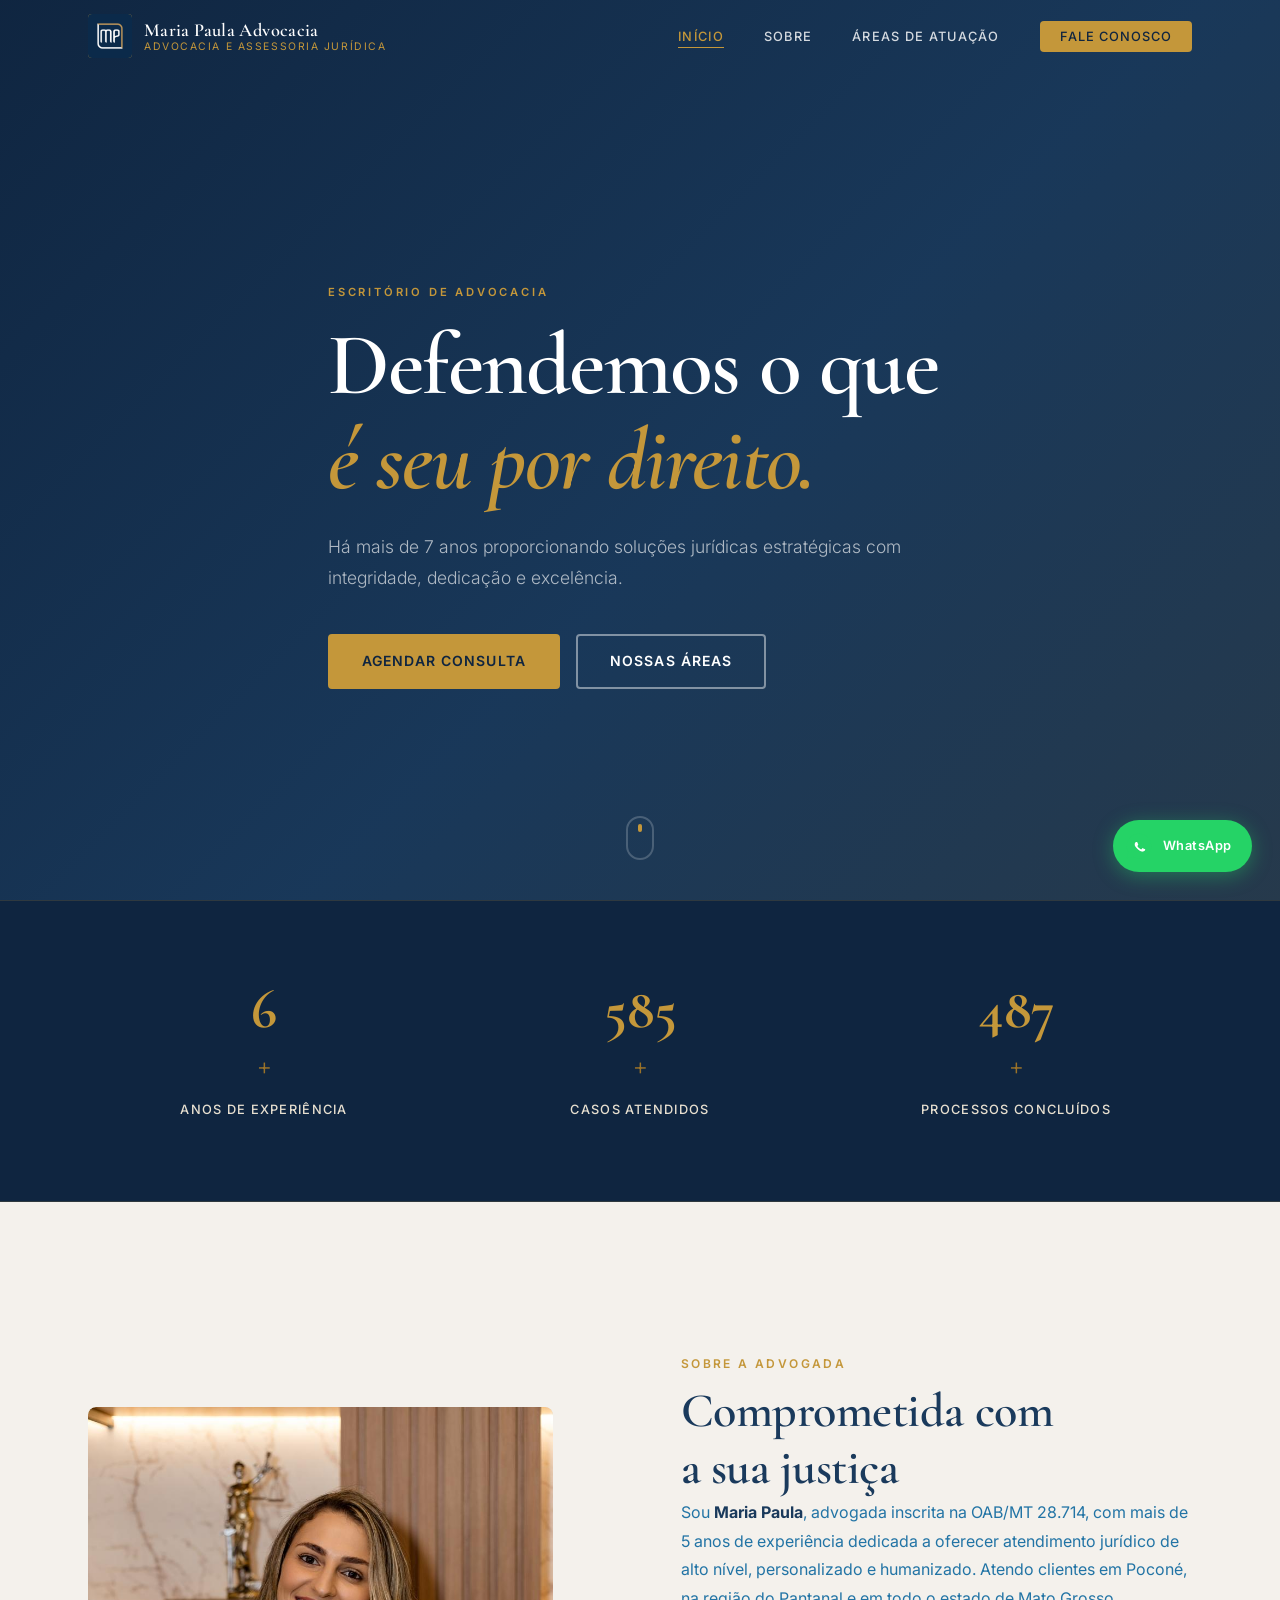
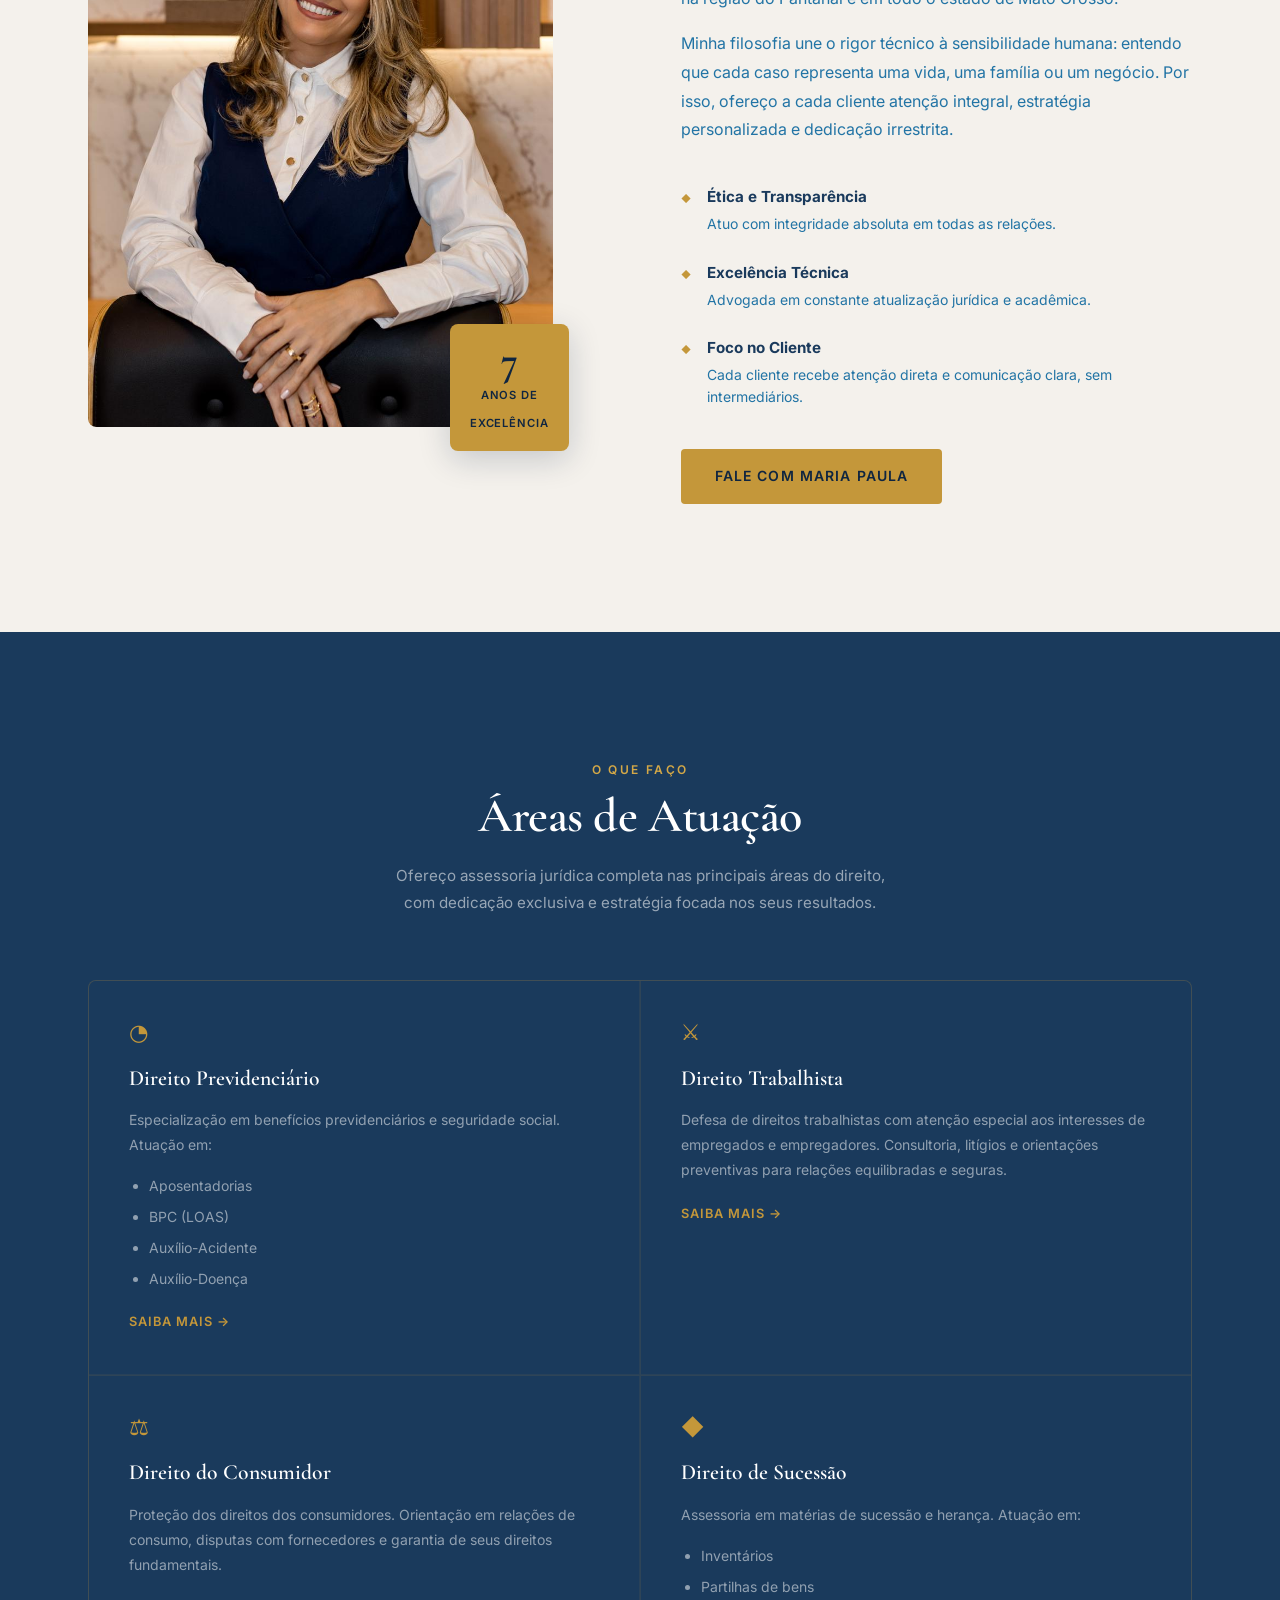
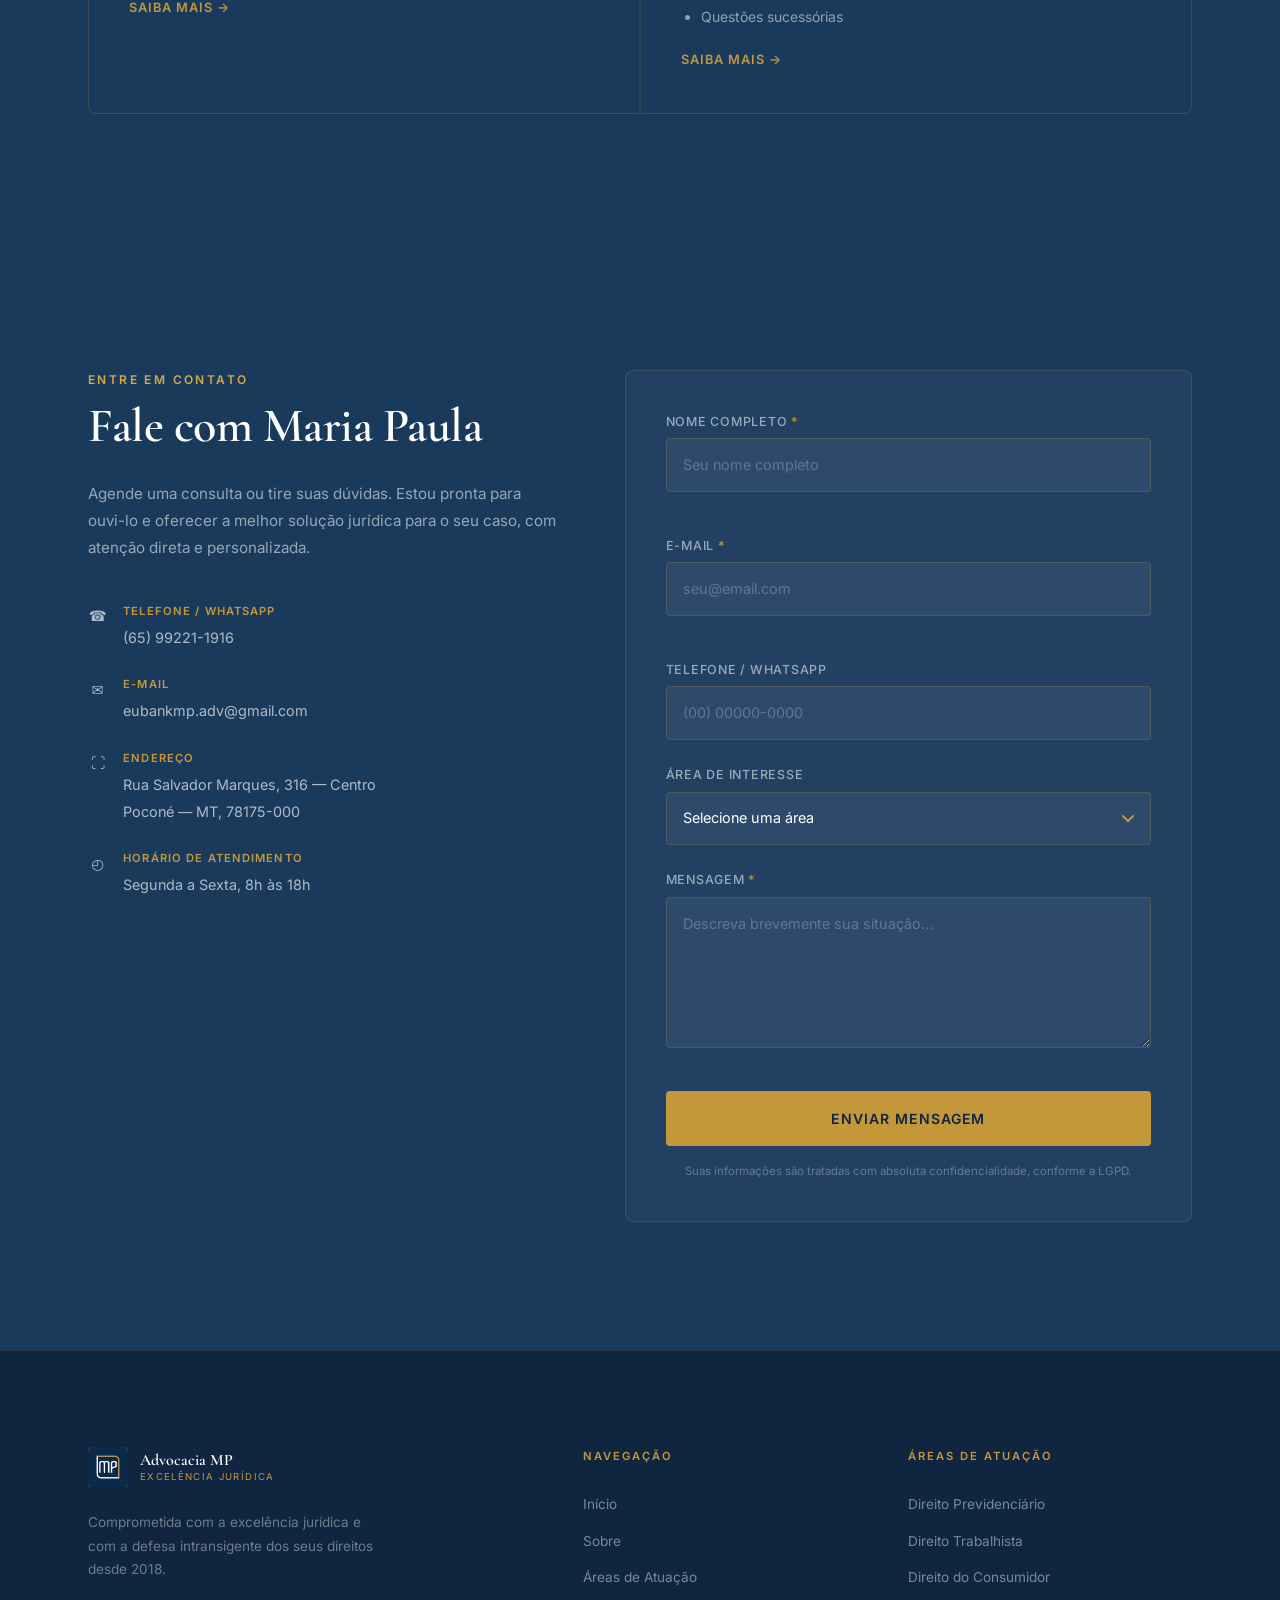
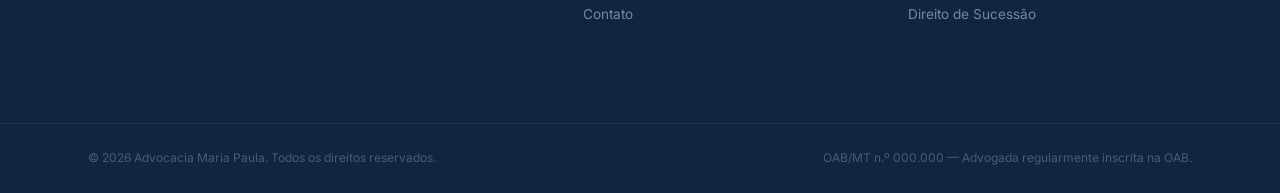
==== index.html @ b00feb53 "Add files via upload" ====
<!DOCTYPE html>
<html lang="pt-BR">
<head>
  <meta charset="UTF-8" />
  <meta name="viewport" content="width=device-width, initial-scale=1.0" />
  <meta name="description" content="Advocacia Maria Paula — Atendimento jurídico personalizado em Direito Civil, Trabalhista, Empresarial e Previdenciário em Poconé-MT. Dra. Maria Paula, OAB/MT." />
  <meta name="keywords" content="Advocacia, Direito Civil, Direito Trabalhista, Direito Empresarial, Direito Previdenciário, Poconé MT, Dra. Maria Paula, OAB/MT, maria paula Gahyva, cuiaba, varzea grande, mato grosso, brasil" />
  <title>Maria Paula Advocacia — Excelência Jurídica</title>
  <link rel="icon" type="image/png" href="img/logo.png" />
  <link rel="stylesheet" href="style.css" />
  <link rel="preconnect" href="https://fonts.googleapis.com" />
  <link rel="preconnect" href="https://fonts.gstatic.com" crossorigin />
  <link href="https://fonts.googleapis.com/css2?family=Cormorant+Garamond:ital,wght@0,300;0,400;0,500;0,600;0,700;1,400;1,600&family=Inter:wght@300;400;500;600&display=swap" rel="stylesheet" />
</head>
<body>

  <header class="header" id="header">
    <div class="container header__inner">

      <a href="#inicio" class="header__logo" aria-label="MP Advocacia">
        <span class="header__logo-placeholder"><img src="img/logo.png"></span>
        <div class="header__logo-text">
          <span class="header__logo-name">Maria Paula Advocacia</span>
          <span class="header__logo-tagline">Advocacia e Assessoria Jurídica</span>
        </div>
      </a>

      <nav class="nav" aria-label="Navegação principal">
        <ul class="nav__list">
          <li><a href="#inicio"     class="nav__link">Início</a></li>
          <li><a href="#sobre"      class="nav__link">Sobre</a></li>
          <li><a href="#areas"      class="nav__link">Áreas de Atuação</a></li>
          <li><a href="#contato"    class="nav__link nav__link--cta">Fale Conosco</a></li>
        </ul>
      </nav>

      <button class="burger" id="burger" aria-label="Abrir menu" aria-expanded="false" aria-controls="nav">
        <span class="burger__line"></span>
        <span class="burger__line"></span>
        <span class="burger__line"></span>
      </button>

    </div>
  </header>

  <main>

    <section class="hero" id="inicio" aria-label="Apresentação">
      <div class="hero__bg-overlay" aria-hidden="true"></div>

      <div class="hero__office-image" aria-hidden="true">
        <span class="placeholder placeholder--hero"></span>
      </div>

      <div class="container hero__content">
        <p class="hero__eyebrow fade-up">Escritório de Advocacia</p>
        <h1 class="hero__title fade-up">
          Defendemos o que<br />
          <em>é seu por direito.</em>
        </h1>
        <p class="hero__subtitle fade-up">
          Há mais de 7 anos proporcionando soluções jurídicas estratégicas com<br class="hide-sm" />
          integridade, dedicação e excelência.
        </p>
        <div class="hero__actions fade-up">
          <a href="#contato" class="btn btn--primary">Agendar Consulta</a>
          <a href="#areas"   class="btn btn--outline">Nossas Áreas</a>
        </div>
      </div>

      <div class="hero__scroll-indicator" aria-hidden="true">
        <span></span>
      </div>
    </section>

    <section class="numbers" aria-label="Números do escritório">
      <div class="container numbers__grid">
        <article class="numbers__item fade-up">
          <span class="numbers__value" data-count="7">0</span><span class="numbers__unit">+</span>
          <p class="numbers__label">Anos de Experiência</p>
        </article>
        <article class="numbers__item fade-up">
          <span class="numbers__value" data-count="600">0</span><span class="numbers__unit">+</span>
          <p class="numbers__label">Casos Atendidos</p>
        </article>
        <article class="numbers__item fade-up">
          <span class="numbers__value" data-count="500">0</span><span class="numbers__unit">+</span>
          <p class="numbers__label">Processos Concluídos</p>
        </article>
      </div>
    </section>

    <section class="about section" id="sobre" aria-labelledby="about-title">
      <div class="container about__grid">

        <div class="about__visual fade-up">
          <div class="about__image-frame">
            <span class="placeholder placeholder--portrait"><img src="img/advgada.jpeg"></span>
          </div>
          <div class="about__badge">
            <span class="about__badge-years">7</span>
            <span class="about__badge-text">Anos de<br />Excelência</span>
          </div>
        </div>

        <div class="about__content fade-up">
          <p class="section__eyebrow">Sobre a Advogada</p>
          <h2 class="section__title" id="about-title">
            Comprometida com<br />a sua justiça
          </h2>
          <p class="about__text">
            Sou <strong>Maria Paula</strong>, advogada inscrita na OAB/MT 28.714, com mais de 5 anos de experiência dedicada a oferecer atendimento jurídico de alto nível, personalizado e humanizado. Atendo clientes em Poconé, na região do Pantanal e em todo o estado de Mato Grosso.
          </p>
          <p class="about__text">
            Minha filosofia une o rigor técnico à sensibilidade humana: entendo que cada caso representa uma vida, uma família ou um negócio. Por isso, ofereço a cada cliente atenção integral, estratégia personalizada e dedicação irrestrita.
          </p>

          <ul class="about__values">
            <li class="about__value-item">
              <span class="about__value-icon" aria-hidden="true">&#9670;</span>
              <div>
                <strong>Ética e Transparência</strong>
                <p>Atuo com integridade absoluta em todas as relações.</p>
              </div>
            </li>
            <li class="about__value-item">
              <span class="about__value-icon" aria-hidden="true">&#9670;</span>
              <div>
                <strong>Excelência Técnica</strong>
                <p>Advogada em constante atualização jurídica e acadêmica.</p>
              </div>
            </li>
            <li class="about__value-item">
              <span class="about__value-icon" aria-hidden="true">&#9670;</span>
              <div>
                <strong>Foco no Cliente</strong>
                <p>Cada cliente recebe atenção direta e comunicação clara, sem intermediários.</p>
              </div>
            </li>
          </ul>

          <a href="#contato" class="btn btn--primary">Fale com Maria Paula</a>
        </div>

      </div>
    </section>

    <section class="areas section section--dark" id="areas" aria-labelledby="areas-title">
      <div class="container">

        <div class="section__header fade-up">
          <p class="section__eyebrow section__eyebrow--light">O que faço</p>
          <h2 class="section__title section__title--light" id="areas-title">
            Áreas de Atuação
          </h2>
          <p class="areas__intro">
            Ofereço assessoria jurídica completa nas principais áreas do direito,<br class="hide-sm" />
            com dedicação exclusiva e estratégia focada nos seus resultados.
          </p>
        </div>

        <div class="areas__grid">

          <article class="area-card fade-up">
            <div class="area-card__icon" aria-hidden="true">&#9684;</div>
            <h3 class="area-card__title">Direito Previdenciário</h3>
            <p class="area-card__text">
              Especialização em benefícios previdenciários e seguridade social. Atuação em:
            </p>
            <ul class="area-card__list">
              <li>Aposentadorias</li>
              <li>BPC (LOAS)</li>
              <li>Auxílio-Acidente</li>
              <li>Auxílio-Doença</li>
            </ul>
            <a href="#contato" class="area-card__link">Saiba mais &rarr;</a>
          </article>

          <article class="area-card fade-up">
            <div class="area-card__icon" aria-hidden="true">&#9876;</div>
            <h3 class="area-card__title">Direito Trabalhista</h3>
            <p class="area-card__text">
              Defesa de direitos trabalhistas com atenção especial aos interesses de empregados e empregadores. Consultoria, litígios e orientações preventivas para relações equilibradas e seguras.
            </p>
            <a href="#contato" class="area-card__link">Saiba mais &rarr;</a>
          </article>

          <article class="area-card fade-up">
            <div class="area-card__icon" aria-hidden="true">&#9878;</div>
            <h3 class="area-card__title">Direito do Consumidor</h3>
            <p class="area-card__text">
              Proteção dos direitos dos consumidores. Orientação em relações de consumo, disputas com fornecedores e garantia de seus direitos fundamentais.
            </p>
            <a href="#contato" class="area-card__link">Saiba mais &rarr;</a>
          </article>

          <article class="area-card fade-up">
            <div class="area-card__icon" aria-hidden="true">&#9670;</div>
            <h3 class="area-card__title">Direito de Sucessão</h3>
            <p class="area-card__text">
              Assessoria em matérias de sucessão e herança. Atuação em:
            </p>
            <ul class="area-card__list">
              <li>Inventários</li>
              <li>Partilhas de bens</li>
              <li>Questões sucessórias</li>
            </ul>
            <a href="#contato" class="area-card__link">Saiba mais &rarr;</a>
          </article>

        </div>

      </div>
    </section> 
    
    <section class="contact section section--dark" id="contato" aria-labelledby="contact-title">
      <div class="container contact__grid">

        <div class="contact__info fade-up">
          <p class="section__eyebrow section__eyebrow--light">Entre em Contato</p>
          <h2 class="section__title section__title--light" id="contact-title">
            Fale com Maria Paula
          </h2>
          <p class="contact__description">
            Agende uma consulta ou tire suas dúvidas. Estou pronta para ouvi-lo e oferecer a melhor solução jurídica para o seu caso, com atenção direta e personalizada.
          </p>

          <address class="contact__details">
            <div class="contact__detail-item">
              <span class="contact__detail-icon" aria-hidden="true">&#9742;</span>
              <div>
                <strong>Telefone / WhatsApp</strong>
                <a href="tel:+5565992211916">(65) 99221-1916</a>
              </div>
            </div>
            <div class="contact__detail-item">
              <span class="contact__detail-icon" aria-hidden="true">&#9993;</span>
              <div>
                <strong>E-mail</strong>
                <a href="mailto:eubankmp.adv@gmail.com">eubankmp.adv@gmail.com</a>
              </div>
            </div>
            <div class="contact__detail-item">
              <span class="contact__detail-icon" aria-hidden="true">&#9974;</span>
              <div>
                <strong>Endereço</strong>
                <span>Rua Salvador Marques, 316 — Centro<br />Poconé — MT, 78175-000</span>
              </div>
            </div>
            <div class="contact__detail-item">
              <span class="contact__detail-icon" aria-hidden="true">&#9716;</span>
              <div>
                <strong>Horário de Atendimento</strong>
                <span>Segunda a Sexta, 8h às 18h</span>
              </div>
            </div>
          </address>
        </div>

        <div class="contact__form-wrapper fade-up">
          <form class="contact__form" id="contactForm" novalidate>
            <div class="form__group">
              <label class="form__label" for="name">Nome completo <span aria-hidden="true">*</span></label>
              <input class="form__input" type="text" id="name" name="name" placeholder="Seu nome completo" required autocomplete="name" />
              <span class="form__error" id="name-error" role="alert"></span>
            </div>
            <div class="form__group">
              <label class="form__label" for="email">E-mail <span aria-hidden="true">*</span></label>
              <input class="form__input" type="email" id="email" name="email" placeholder="seu@email.com" required autocomplete="email" />
              <span class="form__error" id="email-error" role="alert"></span>
            </div>
            <div class="form__group">
              <label class="form__label" for="phone">Telefone / WhatsApp</label>
              <input class="form__input" type="tel" id="phone" name="phone" placeholder="(00) 00000-0000" autocomplete="tel" />
            </div>
            <div class="form__group">
              <label class="form__label" for="area">Área de interesse</label>
              <select class="form__input form__select" id="area" name="area">
                <option value="" disabled selected>Selecione uma área</option>
                <option value="previdenciario">Direito Previdenciário</option>
                <option value="trabalhista">Direito Trabalhista</option>
                <option value="consumidor">Direito do Consumidor</option>
                <option value="sucessao">Direito de Sucessão</option>
                <option value="outro">Outro</option>
              </select>
            </div>
            <div class="form__group">
              <label class="form__label" for="message">Mensagem <span aria-hidden="true">*</span></label>
              <textarea class="form__input form__textarea" id="message" name="message" placeholder="Descreva brevemente sua situação…" required rows="5"></textarea>
              <span class="form__error" id="message-error" role="alert"></span>
            </div>
            <button class="btn btn--primary btn--full" type="submit" id="submitBtn">
              Enviar Mensagem
            </button>
            <p class="form__disclaimer">
              Suas informações são tratadas com absoluta confidencialidade, conforme a LGPD.
            </p>
            <div class="form__feedback" id="formFeedback" role="status" aria-live="polite"></div>
          </form>
        </div>

      </div>
    </section>

  </main>

  
  <footer class="footer" aria-label="Rodapé">
    <div class="container footer__inner">

      <div class="footer__brand">
        <a href="#inicio" class="footer__logo" aria-label="Advocacia MP">
          <span class="footer__logo-placeholder"><img src="img/logo.png"></span>
          <div>
            <span class="footer__logo-name">Advocacia MP</span>
            <span class="footer__logo-tagline">Excelência Jurídica</span>
          </div>
        </a>
        <p class="footer__brand-desc">
          Comprometida com a excelência jurídica e com a defesa intransigente dos seus direitos desde 2018.
        </p>
      </div>

      <nav class="footer__nav" aria-label="Links do rodapé">
        <h3 class="footer__nav-title">Navegação</h3>
        <ul class="footer__nav-list">
          <li><a href="#inicio"  class="footer__nav-link">Início</a></li>
          <li><a href="#sobre"   class="footer__nav-link">Sobre</a></li>
          <li><a href="#areas"   class="footer__nav-link">Áreas de Atuação</a></li>
          <li><a href="#contato" class="footer__nav-link">Contato</a></li>
        </ul>
      </nav>

      <div class="footer__areas">
        <h3 class="footer__nav-title">Áreas de Atuação</h3>
        <ul class="footer__nav-list">
          <li><a href="#areas" class="footer__nav-link">Direito Previdenciário</a></li>
          <li><a href="#areas" class="footer__nav-link">Direito Trabalhista</a></li>
          <li><a href="#areas" class="footer__nav-link">Direito do Consumidor</a></li>
          <li><a href="#areas" class="footer__nav-link">Direito de Sucessão</a></li>
        </ul>
      </div>

    </div>

    <div class="footer__bottom">
      <div class="container footer__bottom-inner">
        <p class="footer__copy">
          &copy; 2026 Advocacia Maria Paula. Todos os direitos reservados.
        </p>
        <p class="footer__oab">
          OAB/MT n.º 000.000 &mdash; Advogada regularmente inscrita na OAB.
        </p>
      </div>
    </div>
  </footer>

  <a
    class="whatsapp-btn"
    href="https://wa.me/5565992211916?text=Olá!%20Gostaria%20de%20agendar%20uma%20consulta."
    target="_blank"
    rel="noopener noreferrer"
    aria-label="Fale conosco pelo WhatsApp"
  >
    <svg class="whatsapp-btn__icon" viewBox="0 0 32 32" fill="none" xmlns="http://www.w3.org/2000/svg" aria-hidden="true">
      <path d="M16 2C8.268 2 2 8.268 2 16c0 2.49.651 4.83 1.79 6.855L2 30l7.355-1.768A13.935 13.935 0 0016 30c7.732 0 14-6.268 14-14S23.732 2 16 2z" fill="#25D366"/>
      <path d="M22.6 19.4c-.3-.15-1.75-.86-2.02-.96-.27-.1-.47-.15-.67.15-.2.3-.77.96-.94 1.16-.17.2-.35.22-.65.07-.3-.15-1.27-.47-2.42-1.49-.9-.8-1.5-1.79-1.67-2.09-.18-.3-.02-.46.13-.61.13-.13.3-.35.45-.52.15-.17.2-.3.3-.5.1-.2.05-.37-.02-.52-.07-.15-.67-1.62-.92-2.22-.24-.58-.49-.5-.67-.51l-.57-.01c-.2 0-.52.07-.79.37-.27.3-1.03 1.01-1.03 2.46 0 1.45 1.05 2.85 1.2 3.05.15.2 2.07 3.16 5.01 4.43.7.3 1.25.48 1.67.62.7.22 1.34.19 1.85.11.56-.09 1.75-.72 2-1.41.25-.69.25-1.28.17-1.41-.07-.12-.27-.19-.57-.34z" fill="#fff"/>
    </svg>
    <span class="whatsapp-btn__label">WhatsApp</span>
  </a>

  <script src="script.js"></script>
</body>
</html>
---- style.css ----
:root {
  --clr-navy:        #1A3A5C;
  --clr-navy-deep:   #0F2540;
  --clr-navy-mid:    #1e4570;
  --clr-petrol:      #2274A5;
  --clr-gold:        #C4973A;
  --clr-gold-hover:  #D4A847;
  --clr-gold-dark:   #9a7228;
  --clr-white:       #ffffff;
  --clr-parchment:   #F4F1EC;
  --clr-cream:       #E8E0D0;
  --clr-text:        #1A3A5C;
  --clr-text-muted:  #2274A5;

  --clr-black:       var(--clr-navy);
  --clr-black-soft:  var(--clr-navy-deep);
  --clr-black-mid:   var(--clr-navy-mid);
  --clr-gold-light:  var(--clr-gold-hover);
  --clr-white-soft:  var(--clr-parchment);
  --clr-white-muted: var(--clr-cream);

  --font-serif:  'Cormorant Garamond', Georgia, serif;
  --font-sans:   'Inter', system-ui, sans-serif;

  --space-xs:  0.5rem;
  --space-sm:  1rem;
  --space-md:  1.5rem;
  --space-lg:  2.5rem;
  --space-xl:  4rem;
  --space-2xl: 6rem;
  --space-3xl: 8rem;

  --container-max: 1200px;
  --container-pad: 1.25rem;
  --radius-sm:     4px;
  --radius-md:     8px;

  --ease:     cubic-bezier(0.4, 0, 0.2, 1);
  --duration: 0.35s;

  --header-h: 72px;
}

*, *::before, *::after {
  box-sizing: border-box;
  margin: 0;
  padding: 0;
}

html {
  scroll-behavior: smooth;
  font-size: 16px;
  -webkit-text-size-adjust: 100%;
}

body {
  font-family: var(--font-sans);
  color: var(--clr-text);
  background-color: var(--clr-parchment);
  line-height: 1.7;
  overflow-x: hidden;
}

img, svg { display: block; max-width: 100%; }
a { color: inherit; text-decoration: none; }
ul { list-style: none; }
button { font: inherit; cursor: pointer; border: none; background: none; }
address { font-style: normal; }
input, textarea, select { font: inherit; }

.container {
  width: 100%;
  max-width: var(--container-max);
  margin-inline: auto;
  padding-inline: var(--container-pad);
}

.section {
  padding-block: var(--space-2xl);
}

.section--dark {
  background-color: var(--clr-navy);
  color: var(--clr-white);
}

.section__header {
  text-align: center;
  margin-bottom: var(--space-xl);
}

.section__eyebrow {
  font-family: var(--font-sans);
  font-size: 0.75rem;
  font-weight: 600;
  letter-spacing: 0.2em;
  text-transform: uppercase;
  color: var(--clr-gold);
  margin-bottom: var(--space-xs);
}

.section__eyebrow--light {
  color: var(--clr-gold-hover);
}

.section__title {
  font-family: var(--font-serif);
  font-size: clamp(2rem, 4vw, 3rem);
  font-weight: 600;
  line-height: 1.2;
  color: var(--clr-navy);
  letter-spacing: -0.01em;
}

.section__title--light {
  color: var(--clr-white);
}

.hide-sm { display: none; }

.fade-up {
  opacity: 0;
  transform: translateY(32px);
  transition: opacity 0.7s var(--ease), transform 0.7s var(--ease);
}

.fade-up.is-visible {
  opacity: 1;
  transform: translateY(0);
}

.fade-up:nth-child(2) { transition-delay: 0.12s; }
.fade-up:nth-child(3) { transition-delay: 0.24s; }
.fade-up:nth-child(4) { transition-delay: 0.36s; }

.btn {
  display: inline-flex;
  align-items: center;
  justify-content: center;
  gap: 0.5rem;
  padding: 0.85rem 2rem;
  font-family: var(--font-sans);
  font-size: 0.875rem;
  font-weight: 600;
  letter-spacing: 0.08em;
  text-transform: uppercase;
  border-radius: var(--radius-sm);
  transition: background var(--duration) var(--ease),
              color var(--duration) var(--ease),
              border-color var(--duration) var(--ease),
              box-shadow var(--duration) var(--ease),
              transform var(--duration) var(--ease);
  white-space: nowrap;
}

.btn:hover  { transform: translateY(-2px); }
.btn:active { transform: translateY(0); }

.btn--primary {
  background: var(--clr-gold);
  color: var(--clr-navy-deep);
  border: 2px solid var(--clr-gold);
}

.btn--primary:hover {
  background: var(--clr-gold-hover);
  border-color: var(--clr-gold-hover);
  box-shadow: 0 8px 24px rgba(196, 151, 58, 0.4);
}

.btn--outline {
  background: transparent;
  color: var(--clr-white);
  border: 2px solid rgba(255, 255, 255, 0.45);
}

.btn--outline:hover {
  border-color: var(--clr-gold);
  color: var(--clr-gold);
}

.btn--full { width: 100%; }

.placeholder {
  display: flex;
  align-items: center;
  justify-content: center;
  font-family: var(--font-sans);
  font-size: 0.8rem;
  font-weight: 600;
  letter-spacing: 0.08em;
  text-transform: uppercase;
  color: var(--clr-gold);
  background-color: var(--clr-navy-mid);
  border: 1px dashed var(--clr-gold-dark);
  width: 100%;
  height: 100%;
  min-height: 200px;
}

.placeholder--hero {
  min-height: 100%;
  font-size: 1rem;
  background-color: transparent;
  border: none;
  opacity: 0.3;
}

.placeholder--portrait {
  min-height: 520px;
  border-radius: var(--radius-md);
  padding: 0;
  border: none;
  background: var(--clr-cream);
}

.placeholder--portrait img {
  width: 100%;
  height: 100%;
  object-fit: cover;
  object-position: top center;
  display: block;
  border-radius: var(--radius-md);
}

.header {
  position: fixed;
  inset-block-start: 0;
  inset-inline: 0;
  z-index: 1000;
  height: var(--header-h);
  display: flex;
  align-items: center;
  transition: background var(--duration) var(--ease),
              box-shadow var(--duration) var(--ease);
  background: transparent;
}

.header.is-scrolled {
  background: var(--clr-navy-deep);
  box-shadow: 0 2px 24px rgba(15, 37, 64, 0.55);
}

.header__inner {
  display: flex;
  align-items: center;
  justify-content: space-between;
  gap: var(--space-md);
}

.header__logo {
  display: flex;
  align-items: center;
  gap: 0.75rem;
  flex-shrink: 0;
}

.header__logo-placeholder {
  display: flex;
  align-items: center;
  justify-content: center;
  width: 44px;
  height: 44px;
  background: var(--clr-gold);
  color: var(--clr-navy-deep);
  font-family: var(--font-sans);
  font-size: 0.5rem;
  font-weight: 700;
  letter-spacing: 0.05em;
  text-align: center;
  border-radius: var(--radius-sm);
  flex-shrink: 0;
  overflow: hidden;
}

.header__logo-placeholder img {
  width: 100%;
  height: 100%;
  object-fit: contain;
}

.header__logo-text {
  display: flex;
  flex-direction: column;
  line-height: 1.2;
}

.header__logo-name {
  font-family: var(--font-serif);
  font-size: 1.15rem;
  font-weight: 600;
  color: var(--clr-white);
  letter-spacing: 0.02em;
}

.header__logo-tagline {
  font-size: 0.65rem;
  font-weight: 400;
  letter-spacing: 0.15em;
  text-transform: uppercase;
  color: var(--clr-gold);
}

.nav__list {
  display: none;
  align-items: center;
  gap: var(--space-lg);
}

.nav__link {
  font-size: 0.8rem;
  font-weight: 500;
  letter-spacing: 0.1em;
  text-transform: uppercase;
  color: rgba(255, 255, 255, 0.82);
  transition: color var(--duration) var(--ease);
  position: relative;
  padding-bottom: 4px;
}

.nav__link::after {
  content: '';
  position: absolute;
  bottom: 0;
  left: 0;
  width: 0;
  height: 1px;
  background: var(--clr-gold);
  transition: width var(--duration) var(--ease);
}

.nav__link:hover,
.nav__link.is-active {
  color: var(--clr-gold);
}

.nav__link:hover::after,
.nav__link.is-active::after {
  width: 100%;
}

.nav__link--cta {
  color: var(--clr-navy-deep);
  background: var(--clr-gold);
  padding: 0.5rem 1.25rem;
  border-radius: var(--radius-sm);
  letter-spacing: 0.08em;
}

.nav__link--cta::after { display: none; }

.nav__link--cta:hover {
  background: var(--clr-gold-hover);
  color: var(--clr-navy-deep);
}

.burger {
  display: flex;
  flex-direction: column;
  justify-content: center;
  gap: 5px;
  width: 32px;
  height: 32px;
  padding: 4px;
  z-index: 1100;
}

.burger__line {
  display: block;
  height: 2px;
  background: var(--clr-white);
  border-radius: 2px;
  transition: transform var(--duration) var(--ease),
              opacity var(--duration) var(--ease);
  transform-origin: center;
}

.burger.is-open .burger__line:nth-child(1) {
  transform: translateY(7px) rotate(45deg);
}
.burger.is-open .burger__line:nth-child(2) {
  opacity: 0;
  transform: scaleX(0);
}
.burger.is-open .burger__line:nth-child(3) {
  transform: translateY(-7px) rotate(-45deg);
}

.nav--mobile-open .nav__list {
  display: flex;
  flex-direction: column;
  position: fixed;
  inset: 0;
  background: var(--clr-navy-deep);
  padding: calc(var(--header-h) + 2rem) 2rem 2rem;
  gap: 1.5rem;
  align-items: flex-start;
  z-index: 1050;
}

.nav--mobile-open .nav__link {
  font-size: 1.4rem;
  letter-spacing: 0.05em;
}

.nav--mobile-open .nav__link--cta {
  font-size: 0.9rem;
  padding: 0.75rem 1.75rem;
}

.hero {
  position: relative;
  min-height: 100svh;
  display: flex;
  align-items: center;
  background-color: var(--clr-navy-deep);
  overflow: hidden;
  padding-block-start: var(--header-h);
}

.hero__bg-overlay {
  position: absolute;
  inset: 0;
  background: linear-gradient(
    135deg,
    rgba(15, 37, 64, 0.96) 0%,
    rgba(26, 58, 92, 0.80) 55%,
    rgba(196, 151, 58, 0.10) 100%
  );
  z-index: 1;
}

.hero__office-image {
  position: absolute;
  inset: 0;
  z-index: 0;
}

.hero__office-image .placeholder {
  min-height: 100%;
  border: none;
  background: var(--clr-navy);
  opacity: 0.5;
}

.hero__content {
  position: relative;
  z-index: 2;
  padding-block: var(--space-3xl);
  max-width: 720px;
}

.hero__eyebrow {
  font-family: var(--font-sans);
  font-size: 0.7rem;
  font-weight: 600;
  letter-spacing: 0.25em;
  text-transform: uppercase;
  color: var(--clr-gold);
  margin-bottom: var(--space-sm);
}

.hero__title {
  font-family: var(--font-serif);
  font-size: clamp(2.8rem, 7vw, 5.5rem);
  font-weight: 600;
  line-height: 1.08;
  color: var(--clr-white);
  letter-spacing: -0.02em;
  margin-bottom: var(--space-md);
}

.hero__title em {
  font-style: italic;
  color: var(--clr-gold);
}

.hero__subtitle {
  font-size: clamp(0.95rem, 2vw, 1.1rem);
  color: rgba(255, 255, 255, 0.65);
  font-weight: 300;
  line-height: 1.75;
  margin-bottom: var(--space-lg);
}

.hero__actions {
  display: flex;
  flex-wrap: wrap;
  gap: var(--space-sm);
}

.hero__scroll-indicator {
  position: absolute;
  bottom: 2.5rem;
  left: 50%;
  transform: translateX(-50%);
  z-index: 2;
  width: 28px;
  height: 44px;
  border: 2px solid rgba(255, 255, 255, 0.2);
  border-radius: 14px;
  display: flex;
  align-items: flex-start;
  justify-content: center;
  padding-top: 6px;
}

.hero__scroll-indicator span {
  display: block;
  width: 4px;
  height: 8px;
  background: var(--clr-gold);
  border-radius: 2px;
  animation: scrollDot 1.8s ease infinite;
}

@keyframes scrollDot {
  0%   { opacity: 1; transform: translateY(0); }
  80%  { opacity: 0; transform: translateY(12px); }
  100% { opacity: 0; transform: translateY(0); }
}

.numbers {
  background: var(--clr-navy-deep);
  padding-block: var(--space-xl);
  border-block: 1px solid rgba(196, 151, 58, 0.18);
}

.numbers__grid {
  display: grid;
  grid-template-columns: repeat(2, 1fr);
  gap: var(--space-lg) var(--space-md);
  text-align: center;
}

.numbers__item {
  padding: var(--space-sm);
}

.numbers__value {
  display: block;
  font-family: var(--font-serif);
  font-size: clamp(2.5rem, 5vw, 3.5rem);
  font-weight: 700;
  color: var(--clr-gold);
  line-height: 1;
}

.numbers__unit {
  font-family: var(--font-serif);
  font-size: clamp(1.5rem, 3vw, 2rem);
  font-weight: 600;
  color: var(--clr-gold-dark);
}

.numbers__label {
  margin-top: 0.5rem;
  font-size: 0.8rem;
  font-weight: 500;
  letter-spacing: 0.1em;
  text-transform: uppercase;
  color: var(--clr-cream);
}

.about {
  background-color: var(--clr-parchment);
}

.about__grid {
  display: grid;
  gap: var(--space-xl);
  align-items: center;
}

.about__visual {
  position: relative;
}

.about__image-frame {
  width: 100%;
  border-radius: var(--radius-md);
  overflow: hidden;
  aspect-ratio: 3/4;
  background: var(--clr-cream);
}

.about__badge {
  position: absolute;
  bottom: -1.5rem;
  right: -1rem;
  background: var(--clr-gold);
  color: var(--clr-navy-deep);
  padding: 1rem 1.25rem;
  border-radius: var(--radius-md);
  text-align: center;
  box-shadow: 0 8px 32px rgba(15, 37, 64, 0.2);
}

.about__badge-years {
  display: block;
  font-family: var(--font-serif);
  font-size: 2.5rem;
  font-weight: 700;
  line-height: 1;
}

.about__badge-text {
  font-size: 0.7rem;
  font-weight: 600;
  letter-spacing: 0.08em;
  text-transform: uppercase;
  line-height: 1.3;
}

.about__content {
  padding-top: var(--space-md);
}

.about__text {
  font-size: 1rem;
  color: var(--clr-text-muted);
  line-height: 1.8;
  margin-bottom: var(--space-sm);
}

.about__text strong {
  color: var(--clr-text);
}

.about__values {
  display: flex;
  flex-direction: column;
  gap: var(--space-md);
  margin-block: var(--space-lg);
}

.about__value-item {
  display: flex;
  gap: var(--space-sm);
  align-items: flex-start;
}

.about__value-icon {
  color: var(--clr-gold);
  font-size: 0.6rem;
  margin-top: 0.45rem;
  flex-shrink: 0;
}

.about__value-item strong {
  display: block;
  font-size: 0.95rem;
  color: var(--clr-text);
  margin-bottom: 0.2rem;
}

.about__value-item p {
  font-size: 0.875rem;
  color: var(--clr-text-muted);
  line-height: 1.6;
}

.areas__intro {
  color: rgba(255, 255, 255, 0.55);
  font-size: 0.95rem;
  line-height: 1.8;
  margin-top: var(--space-sm);
}

.areas__grid {
  display: grid;
  gap: 1px;
  grid-template-columns: 1fr;
  background: rgba(196, 151, 58, 0.12);
  border: 1px solid rgba(196, 151, 58, 0.12);
  border-radius: var(--radius-md);
  overflow: hidden;
}

.area-card {
  padding: var(--space-lg);
  background: var(--clr-navy);
  transition: background var(--duration) var(--ease);
  border-bottom: 1px solid rgba(196, 151, 58, 0.08);
}

.area-card:last-child { border-bottom: none; }

.area-card:hover {
  background: var(--clr-navy-mid);
}

.area-card__icon {
  font-size: 1.4rem;
  color: var(--clr-gold);
  margin-bottom: var(--space-sm);
  line-height: 1;
}

.area-card__title {
  font-family: var(--font-serif);
  font-size: 1.35rem;
  font-weight: 600;
  color: var(--clr-white);
  margin-bottom: 0.65rem;
}

.area-card__text {
  font-size: 0.875rem;
  color: rgba(255, 255, 255, 0.52);
  line-height: 1.8;
  margin-bottom: var(--space-sm);
}

.area-card__list {
  font-size: 0.875rem;
  color: rgba(255, 255, 255, 0.52);
  line-height: 1.8;
  margin-bottom: var(--space-sm);
  margin-left: 1.25rem;
  list-style: disc;
}

.area-card__list li {
  margin-bottom: 0.35rem;
}

.area-card__link {
  font-size: 0.8rem;
  font-weight: 600;
  letter-spacing: 0.08em;
  text-transform: uppercase;
  color: var(--clr-gold);
  transition: color var(--duration) var(--ease),
              letter-spacing var(--duration) var(--ease);
}

.area-card__link:hover {
  color: var(--clr-gold-hover);
  letter-spacing: 0.12em;
}

.testimonials {
  background: var(--clr-parchment);
  padding-block: var(--space-2xl);
  overflow: hidden;
}

.testimonials__track {
  display: flex;
  transition: transform 0.5s var(--ease);
}

.testimonial-card {
  flex: 0 0 100%;
  padding: var(--space-lg);
  background: var(--clr-white);
  border-radius: var(--radius-md);
  border-left: 3px solid var(--clr-gold);
  box-shadow: 0 4px 24px rgba(26, 58, 92, 0.08);
  box-sizing: border-box;
}

.testimonial-card__text {
  font-family: var(--font-serif);
  font-size: clamp(1.1rem, 2.5vw, 1.35rem);
  font-style: italic;
  color: var(--clr-text);
  line-height: 1.75;
  margin-bottom: var(--space-md);
}

.testimonial-card__footer {
  display: flex;
  flex-direction: column;
  gap: 0.15rem;
}

.testimonial-card__author {
  font-weight: 600;
  font-size: 0.9rem;
  color: var(--clr-text);
}

.testimonial-card__role {
  font-size: 0.8rem;
  color: var(--clr-text-muted);
}

.testimonials__dots {
  display: flex;
  justify-content: center;
  gap: 0.6rem;
  margin-top: var(--space-lg);
}

.testimonials__dot {
  width: 8px;
  height: 8px;
  border-radius: 50%;
  background: rgba(26, 58, 92, 0.18);
  transition: background var(--duration) var(--ease),
              transform var(--duration) var(--ease);
  cursor: pointer;
}

.testimonials__dot--active {
  background: var(--clr-gold);
  transform: scale(1.3);
}

.contact__grid {
  display: grid;
  gap: var(--space-xl);
}

.contact__description {
  color: rgba(255, 255, 255, 0.55);
  font-size: 0.95rem;
  line-height: 1.8;
  margin-block: var(--space-md);
}

.contact__details {
  display: flex;
  flex-direction: column;
  gap: var(--space-md);
  margin-top: var(--space-lg);
}

.contact__detail-item {
  display: flex;
  gap: 1rem;
  align-items: flex-start;
}

.contact__detail-icon {
  font-size: 1rem;
  color: var(--clr-gold);
  margin-top: 0.15rem;
  flex-shrink: 0;
  width: 1.2rem;
  text-align: center;
}

.contact__detail-item strong {
  display: block;
  font-size: 0.7rem;
  font-weight: 600;
  letter-spacing: 0.1em;
  text-transform: uppercase;
  color: var(--clr-gold);
  margin-bottom: 0.2rem;
}

.contact__detail-item a,
.contact__detail-item span {
  font-size: 0.9rem;
  color: rgba(255, 255, 255, 0.65);
  line-height: 1.6;
}

.contact__detail-item a:hover {
  color: var(--clr-gold-hover);
}

.contact__form-wrapper {
  background: rgba(255, 255, 255, 0.04);
  border: 1px solid rgba(196, 151, 58, 0.18);
  border-radius: var(--radius-md);
  padding: var(--space-lg);
}

.form__group {
  display: flex;
  flex-direction: column;
  gap: 0.4rem;
  margin-bottom: var(--space-md);
}

.form__label {
  font-size: 0.78rem;
  font-weight: 500;
  letter-spacing: 0.06em;
  text-transform: uppercase;
  color: rgba(255, 255, 255, 0.55);
}

.form__label span { color: var(--clr-gold); }

.form__input {
  padding: 0.85rem 1rem;
  background: rgba(255, 255, 255, 0.05);
  border: 1px solid rgba(196, 151, 58, 0.22);
  border-radius: var(--radius-sm);
  color: var(--clr-white);
  font-size: 0.9rem;
  transition: border-color var(--duration) var(--ease),
              background var(--duration) var(--ease);
  outline: none;
  -webkit-appearance: none;
  appearance: none;
}

.form__input::placeholder { color: rgba(255, 255, 255, 0.25); }

.form__input:focus {
  border-color: var(--clr-gold);
  background: rgba(255, 255, 255, 0.08);
}

.form__input.is-invalid { border-color: #e05555; }

.form__select {
  cursor: pointer;
  background-image: url("data:image/svg+xml,%3Csvg xmlns='http://www.w3.org/2000/svg' width='12' height='8' viewBox='0 0 12 8'%3E%3Cpath d='M1 1l5 5 5-5' stroke='%23C4973A' stroke-width='2' fill='none' stroke-linecap='round'/%3E%3C/svg%3E");
  background-repeat: no-repeat;
  background-position: right 1rem center;
  padding-right: 2.5rem;
}

.form__select option {
  background: var(--clr-navy-deep);
  color: var(--clr-white);
}

.form__textarea { resize: vertical; min-height: 120px; }

.form__error {
  font-size: 0.78rem;
  color: #e07070;
  min-height: 1em;
}

.form__disclaimer {
  font-size: 0.72rem;
  color: rgba(255, 255, 255, 0.3);
  line-height: 1.6;
  margin-top: var(--space-sm);
  text-align: center;
}

.form__feedback {
  margin-top: var(--space-sm);
  padding: var(--space-sm);
  border-radius: var(--radius-sm);
  font-size: 0.875rem;
  text-align: center;
  display: none;
}

.form__feedback.success {
  display: block;
  background: rgba(76, 175, 80, 0.15);
  border: 1px solid rgba(76, 175, 80, 0.3);
  color: #80cc82;
}

.form__feedback.error {
  display: block;
  background: rgba(224, 85, 85, 0.15);
  border: 1px solid rgba(224, 85, 85, 0.3);
  color: #e07070;
}

.footer {
  background: var(--clr-navy-deep);
  border-top: 1px solid rgba(196, 151, 58, 0.15);
}

.footer__inner {
  display: grid;
  gap: var(--space-xl) var(--space-lg);
  padding-block: var(--space-2xl);
}

.footer__logo {
  display: flex;
  align-items: center;
  gap: 0.75rem;
  margin-bottom: var(--space-md);
}

.footer__logo-placeholder {
  display: flex;
  align-items: center;
  justify-content: center;
  width: 40px;
  height: 40px;
  background: var(--clr-gold);
  color: var(--clr-navy-deep);
  font-size: 0.45rem;
  font-weight: 700;
  letter-spacing: 0.05em;
  text-align: center;
  border-radius: var(--radius-sm);
  flex-shrink: 0;
  overflow: hidden;
}

.footer__logo-placeholder img {
  width: 100%;
  height: 100%;
  object-fit: contain;
}

.footer__logo > div {
  display: flex;
  flex-direction: column;
  line-height: 1.2;
}

.footer__logo-name {
  font-family: var(--font-serif);
  font-size: 1rem;
  font-weight: 600;
  color: var(--clr-white);
}

.footer__logo-tagline {
  font-size: 0.6rem;
  font-weight: 400;
  letter-spacing: 0.14em;
  text-transform: uppercase;
  color: var(--clr-gold);
}

.footer__brand-desc {
  font-size: 0.85rem;
  color: rgba(255, 255, 255, 0.4);
  line-height: 1.75;
  max-width: 32ch;
}

.footer__nav-title {
  font-family: var(--font-sans);
  font-size: 0.7rem;
  font-weight: 600;
  letter-spacing: 0.18em;
  text-transform: uppercase;
  color: var(--clr-gold);
  margin-bottom: var(--space-md);
}

.footer__nav-list {
  display: flex;
  flex-direction: column;
  gap: 0.6rem;
}

.footer__nav-link {
  font-size: 0.85rem;
  color: rgba(255, 255, 255, 0.45);
  transition: color var(--duration) var(--ease);
}

.footer__nav-link:hover {
  color: var(--clr-gold-hover);
}

.footer__bottom {
  border-top: 1px solid rgba(255, 255, 255, 0.06);
  padding-block: var(--space-md);
}

.footer__bottom-inner {
  display: flex;
  flex-direction: column;
  gap: 0.4rem;
  text-align: center;
}

.footer__copy,
.footer__oab {
  font-size: 0.75rem;
  color: rgba(255, 255, 255, 0.25);
}

.whatsapp-btn {
  position: fixed;
  bottom: 1.75rem;
  right: 1.75rem;
  z-index: 900;
  display: flex;
  align-items: center;
  gap: 0.6rem;
  background: #25D366;
  color: var(--clr-white);
  padding: 0.75rem 1.25rem 0.75rem 0.75rem;
  border-radius: 50px;
  box-shadow: 0 4px 20px rgba(37, 211, 102, 0.4);
  font-size: 0.8rem;
  font-weight: 600;
  letter-spacing: 0.04em;
  transition: transform var(--duration) var(--ease),
              box-shadow var(--duration) var(--ease);
}

.whatsapp-btn:hover {
  transform: translateY(-3px) scale(1.02);
  box-shadow: 0 8px 28px rgba(37, 211, 102, 0.5);
}

.whatsapp-btn__icon {
  width: 28px;
  height: 28px;
  flex-shrink: 0;
}

.whatsapp-btn__label {
  white-space: nowrap;
}

@media (min-width: 640px) {
  :root {
    --container-pad: 2rem;
  }

  .hide-sm { display: inline; }

  .numbers__grid {
    grid-template-columns: repeat(3, 1fr);
  }

  .areas__grid {
    grid-template-columns: repeat(2, 1fr);
  }

  .area-card {
    border-bottom: 1px solid rgba(196, 151, 58, 0.08);
    border-right: 1px solid rgba(196, 151, 58, 0.08);
  }

  .area-card:nth-child(even) { border-right: none; }
  .area-card:nth-last-child(-n+2) { border-bottom: none; }
}

@media (min-width: 900px) {
  :root {
    --container-pad: 3rem;
  }

  .nav__list { display: flex; }
  .burger    { display: none; }

  .about__grid {
    grid-template-columns: 1fr 1.1fr;
    gap: var(--space-3xl);
  }

  .areas__grid {
    grid-template-columns: repeat(2, 1fr);
  }

  .area-card:nth-child(even)      { border-right: none; }
  .area-card:nth-last-child(-n+2) { border-bottom: none; }

  .contact__grid {
    grid-template-columns: 1fr 1.2fr;
    align-items: start;
  }

  .footer__inner {
    grid-template-columns: 1.6fr 1fr 1fr;
  }

  .footer__bottom-inner {
    flex-direction: row;
    justify-content: space-between;
    text-align: left;
  }
}

@media (min-width: 1200px) {
  .section { padding-block: var(--space-3xl); }
}

@media (prefers-reduced-motion: reduce) {
  html { scroll-behavior: auto; }

  *,
  *::before,
  *::after {
    animation-duration: 0.01ms !important;
    transition-duration: 0.01ms !important;
  }

  .fade-up {
    opacity: 1;
    transform: none;
  }
}
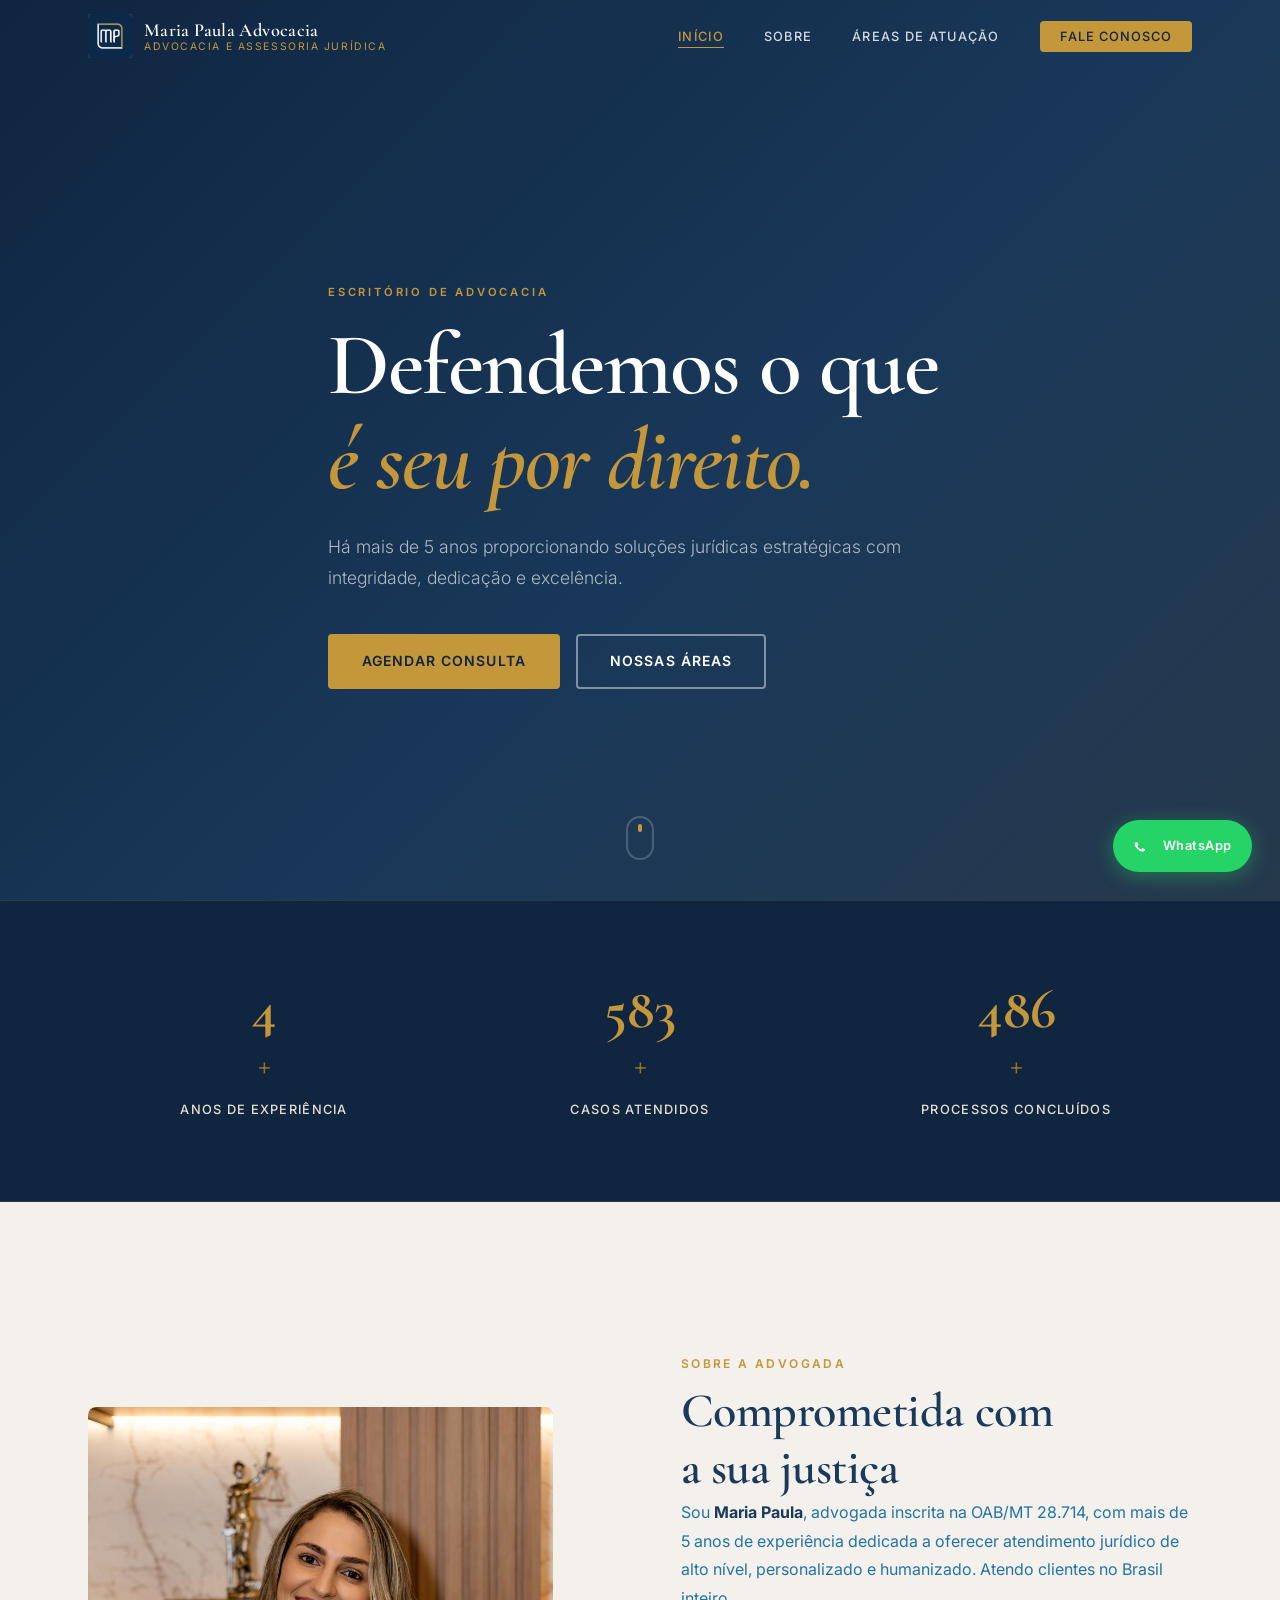
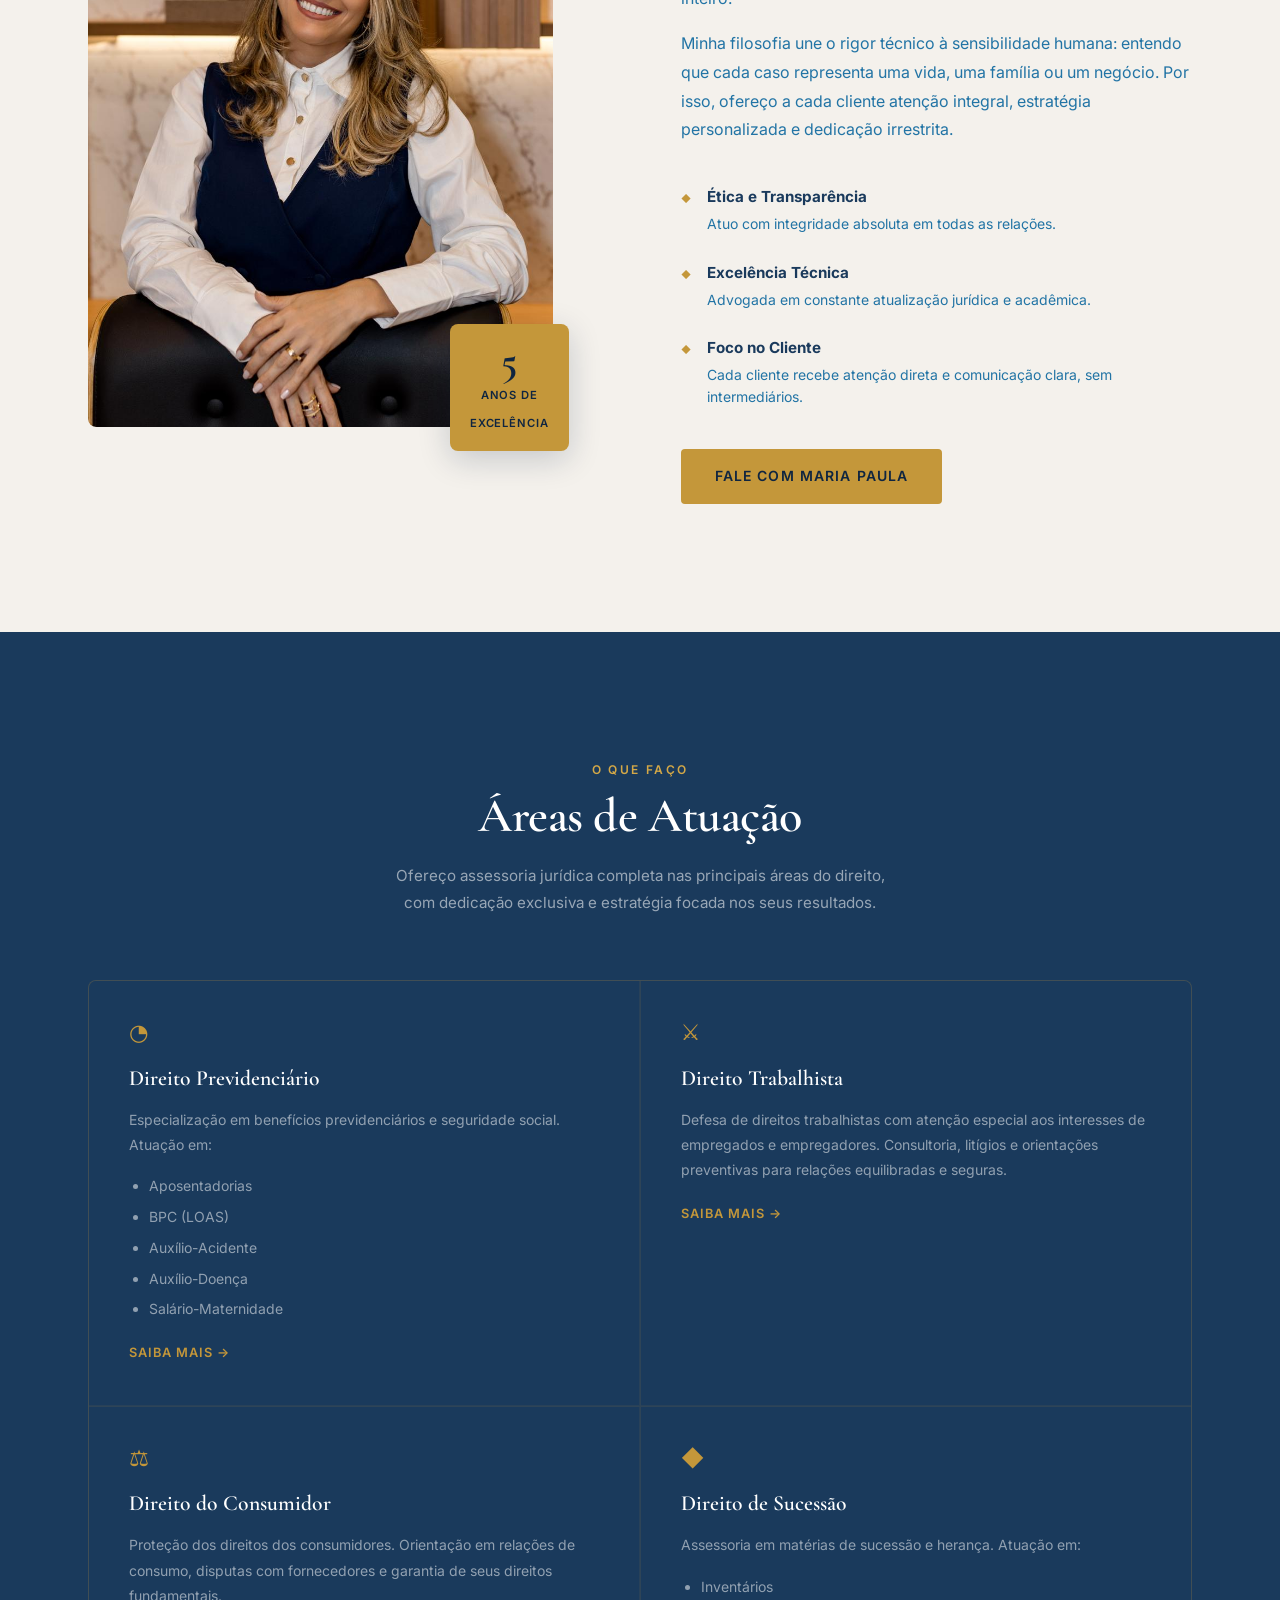
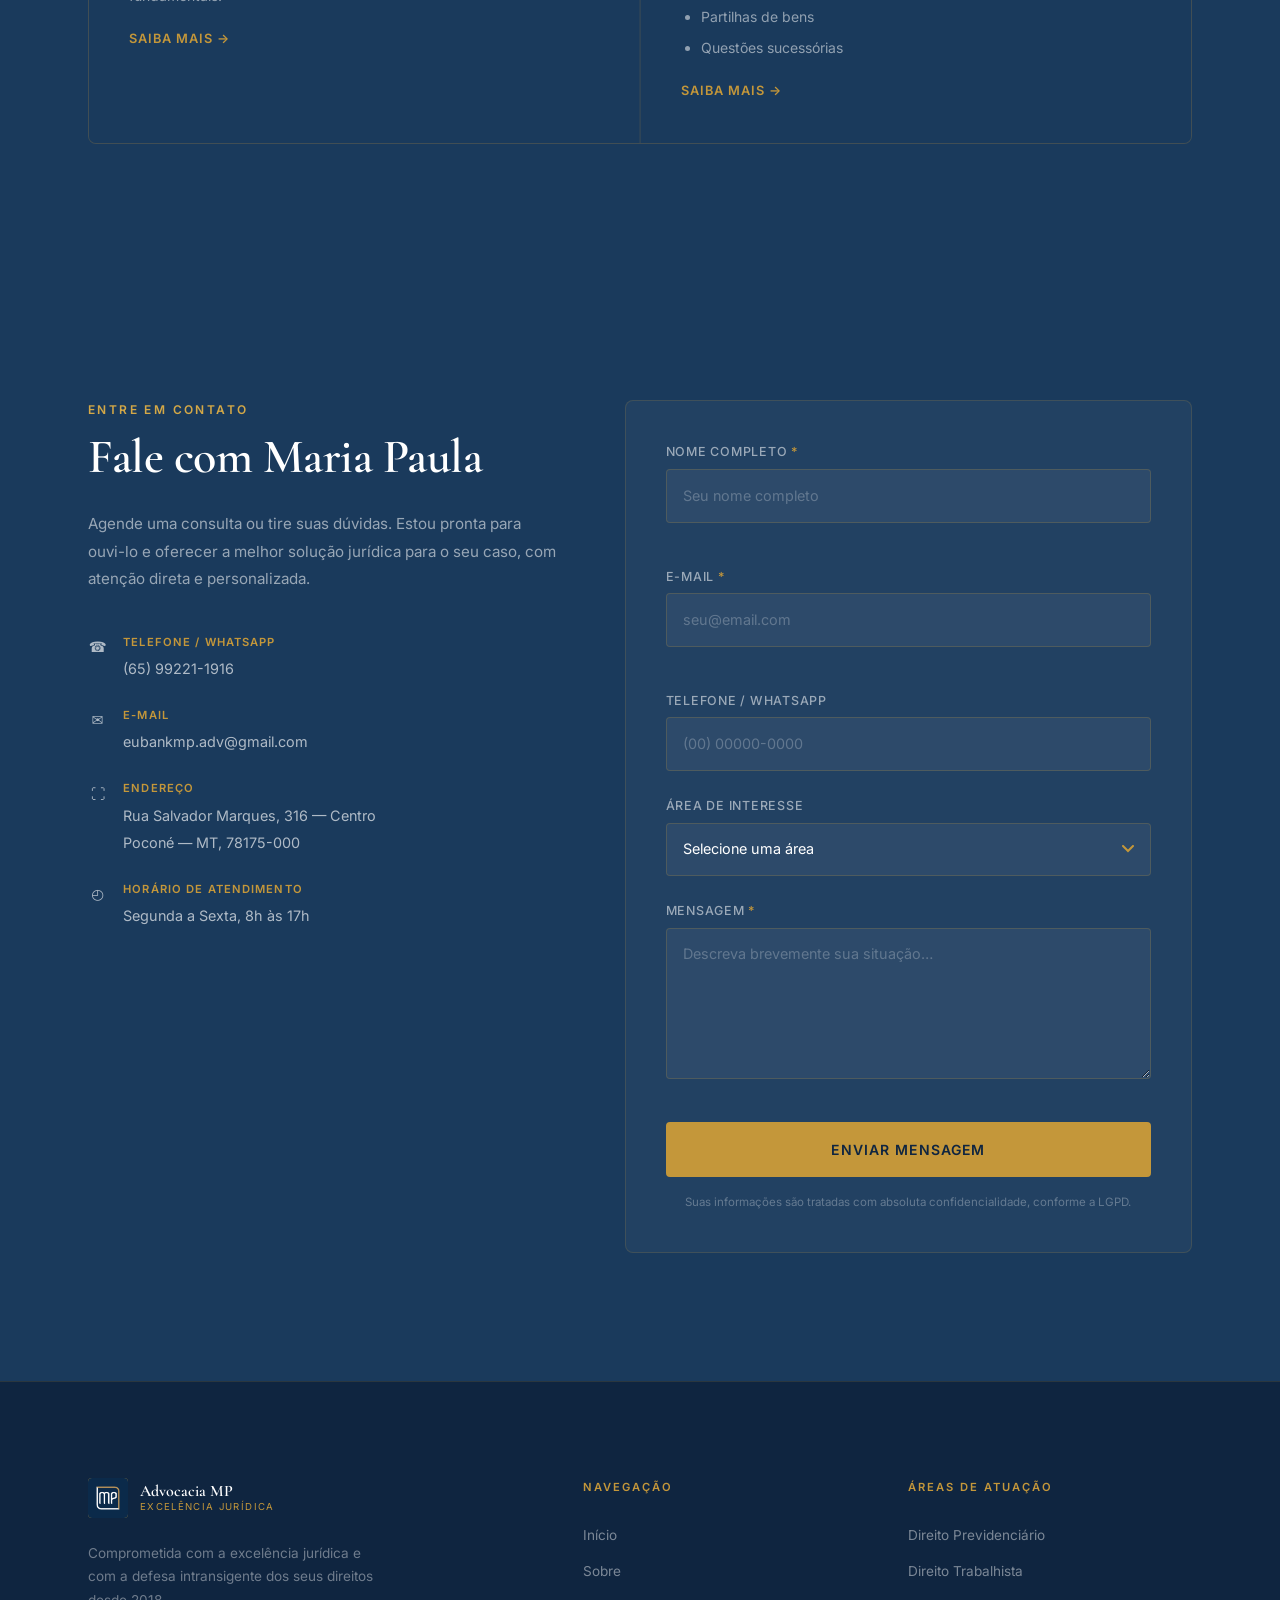
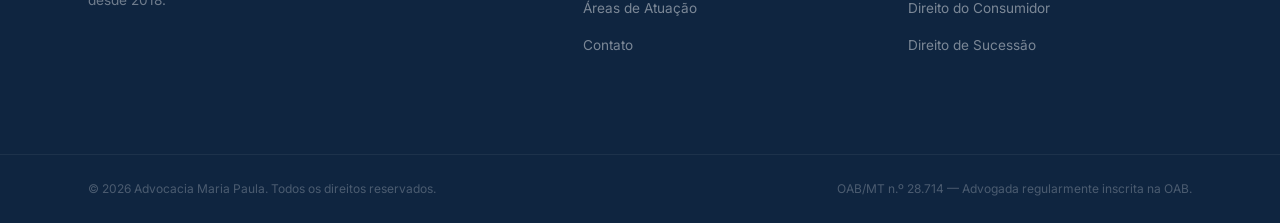
==== commit 919188c0: "Update index.html" ====
--- a/index.html
+++ b/index.html
@@ -59,7 +59,7 @@
           <em>é seu por direito.</em>
         </h1>
         <p class="hero__subtitle fade-up">
-          Há mais de 7 anos proporcionando soluções jurídicas estratégicas com<br class="hide-sm" />
+          Há mais de 5 anos proporcionando soluções jurídicas estratégicas com<br class="hide-sm" />
           integridade, dedicação e excelência.
         </p>
         <div class="hero__actions fade-up">
@@ -76,7 +76,7 @@
     <section class="numbers" aria-label="Números do escritório">
       <div class="container numbers__grid">
         <article class="numbers__item fade-up">
-          <span class="numbers__value" data-count="7">0</span><span class="numbers__unit">+</span>
+          <span class="numbers__value" data-count="5">0</span><span class="numbers__unit">+</span>
           <p class="numbers__label">Anos de Experiência</p>
         </article>
         <article class="numbers__item fade-up">
@@ -98,7 +98,7 @@
             <span class="placeholder placeholder--portrait"><img src="img/advgada.jpeg"></span>
           </div>
           <div class="about__badge">
-            <span class="about__badge-years">7</span>
+            <span class="about__badge-years">5</span>
             <span class="about__badge-text">Anos de<br />Excelência</span>
           </div>
         </div>
@@ -109,7 +109,7 @@
             Comprometida com<br />a sua justiça
           </h2>
           <p class="about__text">
-            Sou <strong>Maria Paula</strong>, advogada inscrita na OAB/MT 28.714, com mais de 5 anos de experiência dedicada a oferecer atendimento jurídico de alto nível, personalizado e humanizado. Atendo clientes em Poconé, na região do Pantanal e em todo o estado de Mato Grosso.
+            Sou <strong>Maria Paula</strong>, advogada inscrita na OAB/MT 28.714, com mais de 5 anos de experiência dedicada a oferecer atendimento jurídico de alto nível, personalizado e humanizado. Atendo clientes no Brasil inteiro.
           </p>
           <p class="about__text">
             Minha filosofia une o rigor técnico à sensibilidade humana: entendo que cada caso representa uma vida, uma família ou um negócio. Por isso, ofereço a cada cliente atenção integral, estratégia personalizada e dedicação irrestrita.
@@ -172,6 +172,7 @@
               <li>BPC (LOAS)</li>
               <li>Auxílio-Acidente</li>
               <li>Auxílio-Doença</li>
+              <li>Salário-Maternidade</li>
             </ul>
             <a href="#contato" class="area-card__link">Saiba mais &rarr;</a>
           </article>
@@ -251,7 +252,7 @@
               <span class="contact__detail-icon" aria-hidden="true">&#9716;</span>
               <div>
                 <strong>Horário de Atendimento</strong>
-                <span>Segunda a Sexta, 8h às 18h</span>
+                <span>Segunda a Sexta, 8h às 17h</span>
               </div>
             </div>
           </address>
@@ -349,7 +350,7 @@
           &copy; 2026 Advocacia Maria Paula. Todos os direitos reservados.
         </p>
         <p class="footer__oab">
-          OAB/MT n.º 000.000 &mdash; Advogada regularmente inscrita na OAB.
+          OAB/MT n.º 28.714 &mdash; Advogada regularmente inscrita na OAB.
         </p>
       </div>
     </div>
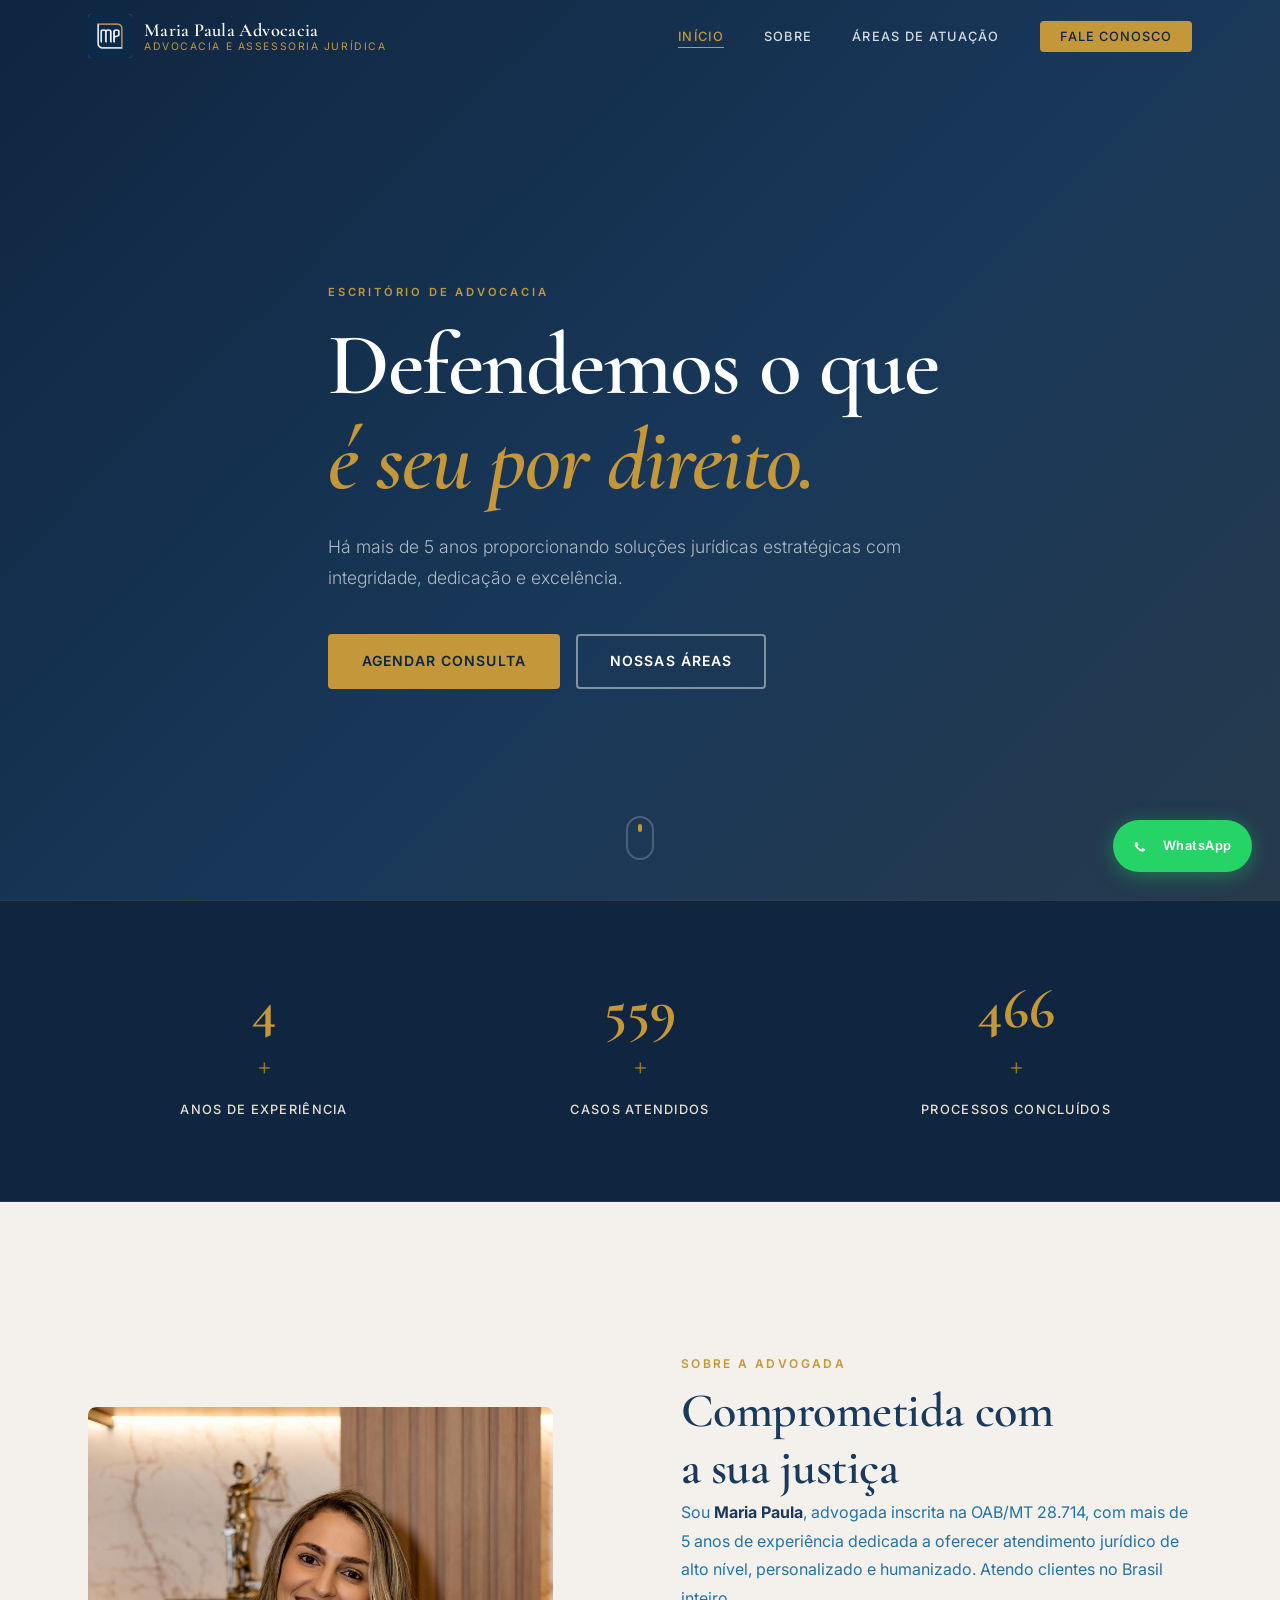
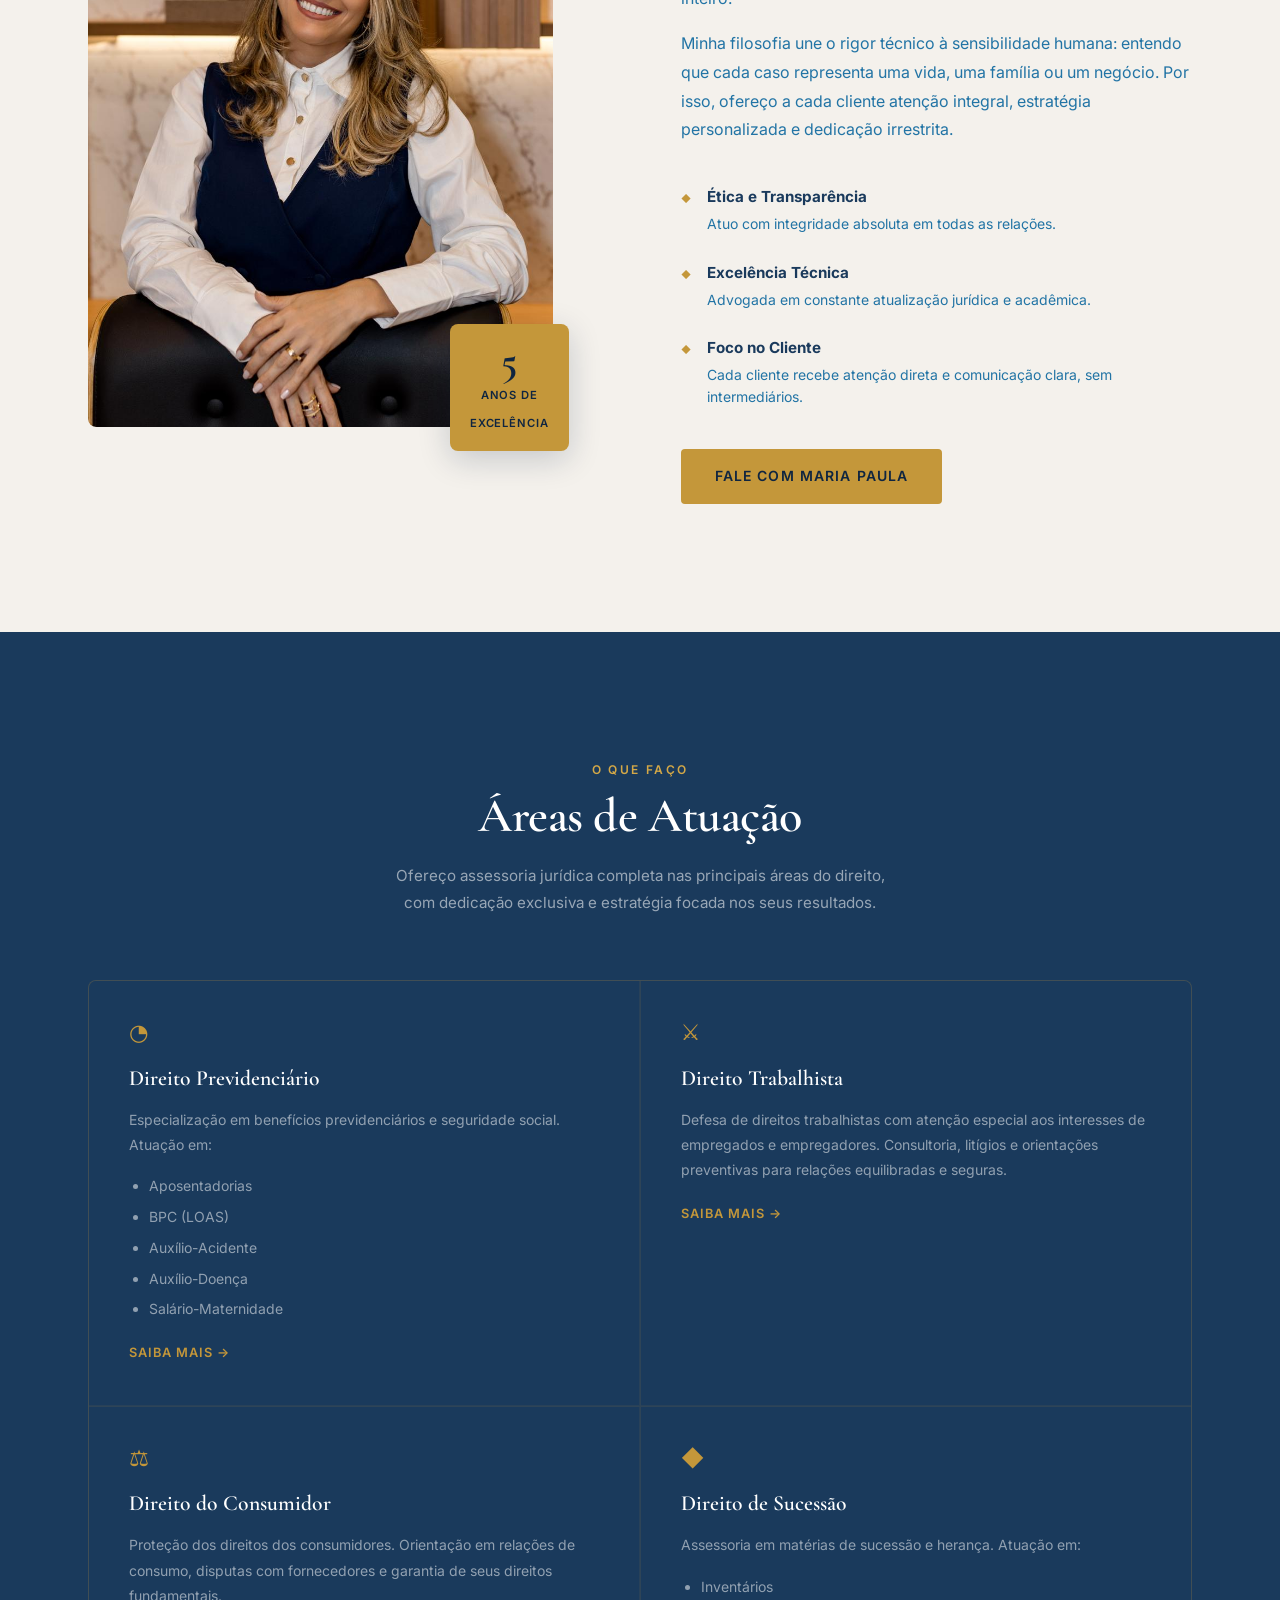
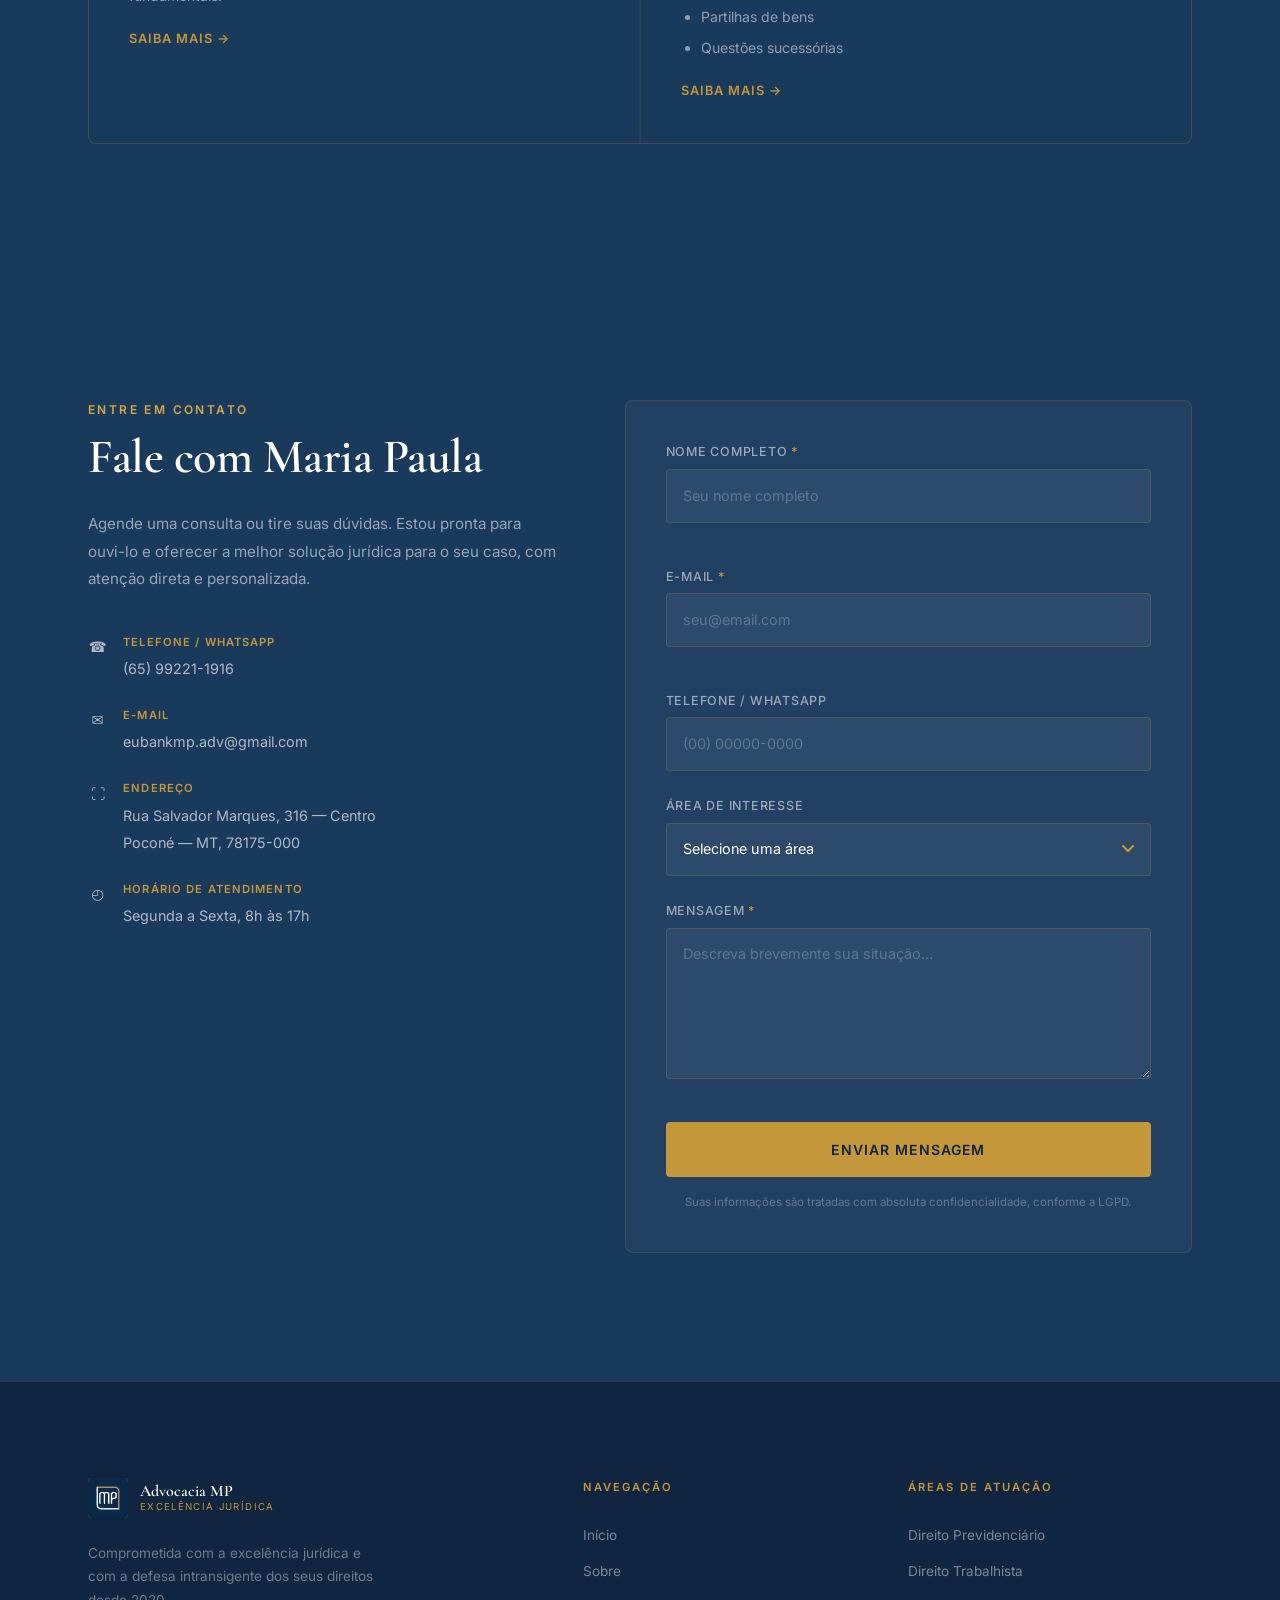
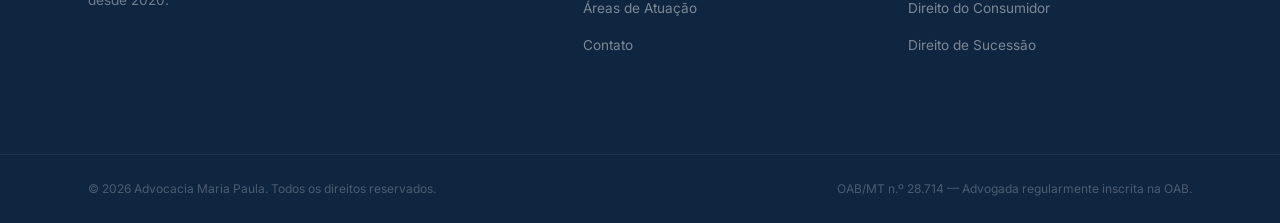
==== commit 7227db4e: "Update footer brand description year to 2020" ====
--- a/index.html
+++ b/index.html
@@ -318,7 +318,7 @@
           </div>
         </a>
         <p class="footer__brand-desc">
-          Comprometida com a excelência jurídica e com a defesa intransigente dos seus direitos desde 2018.
+          Comprometida com a excelência jurídica e com a defesa intransigente dos seus direitos desde 2020.
         </p>
       </div>
 
